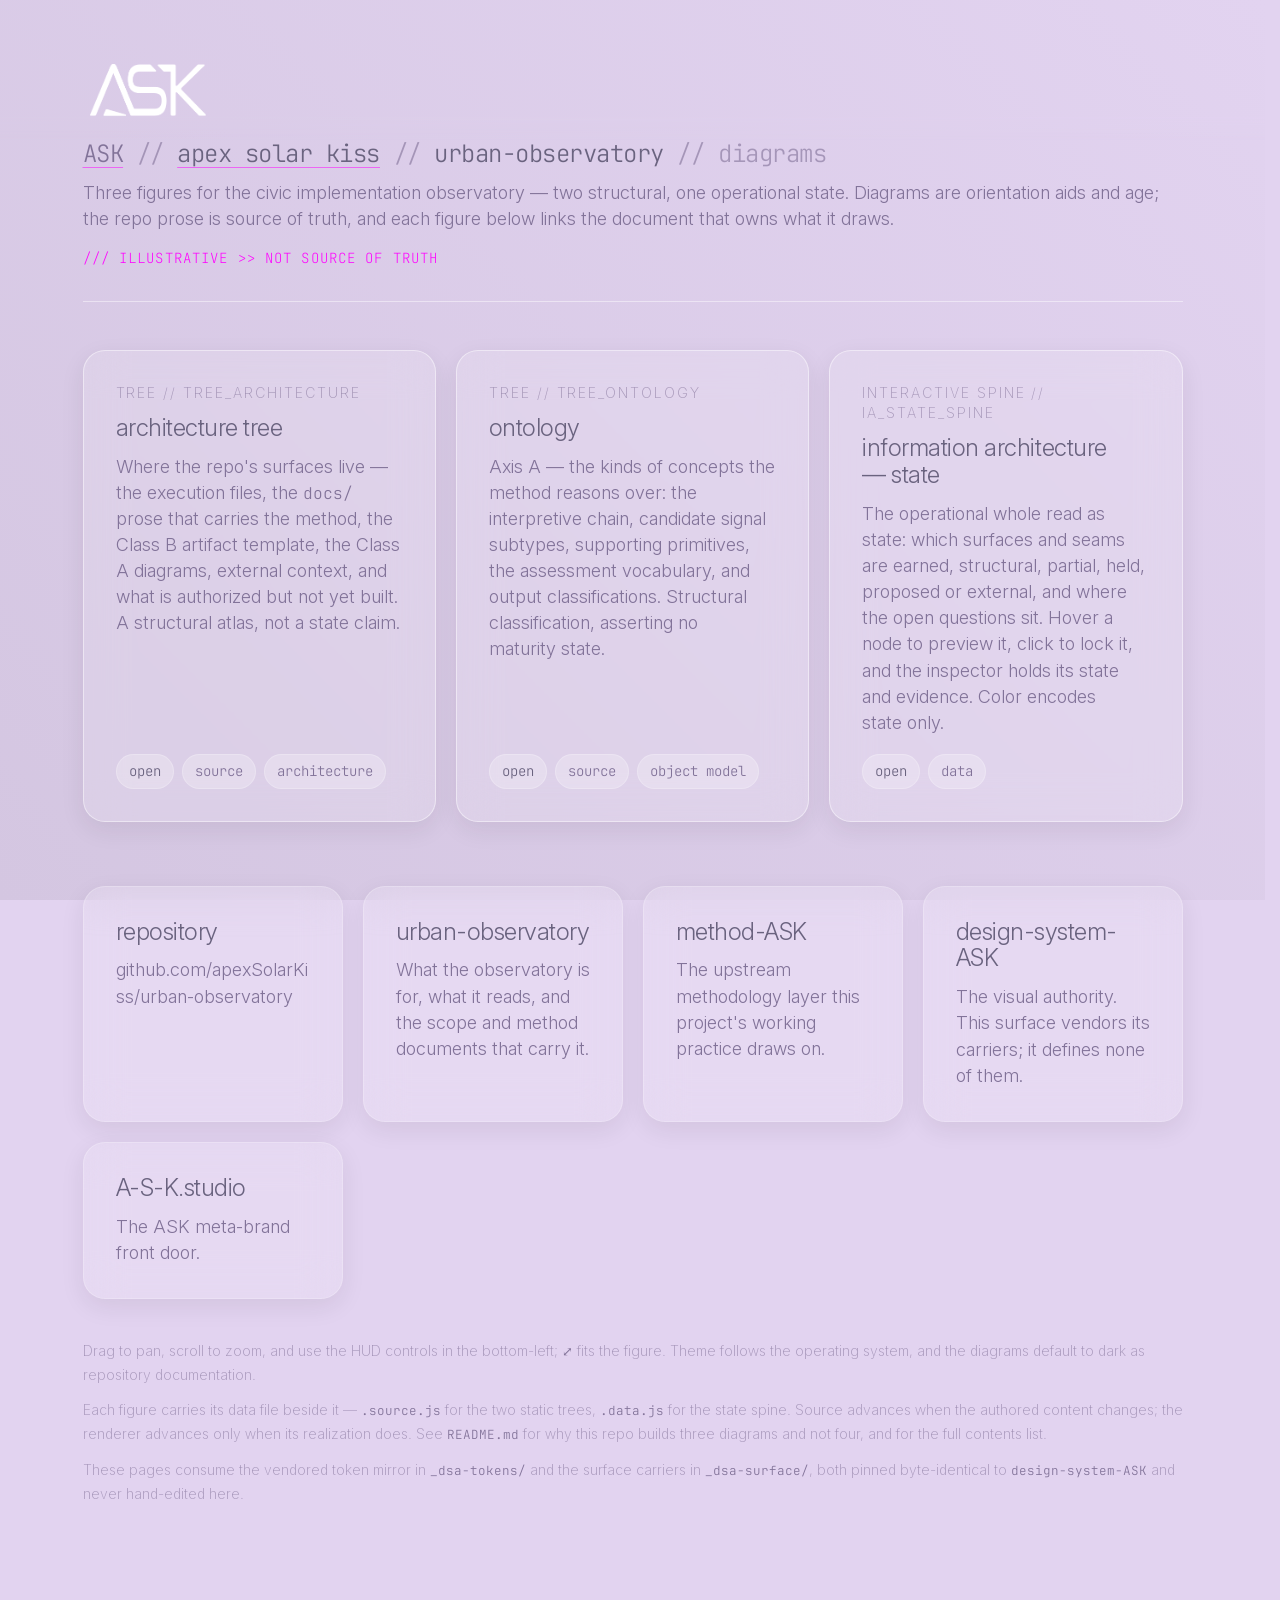
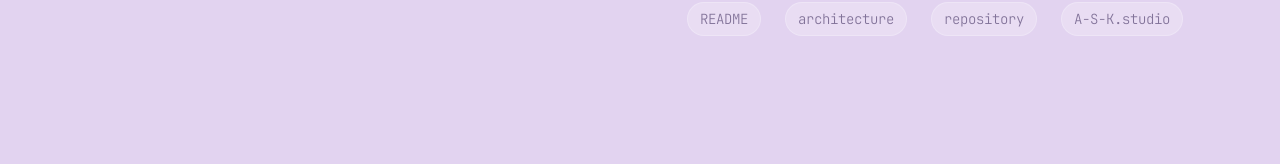
==== docs/diagrams/index.html @ 9d14bb4b "feat(surface): adopt the shell navigation, ancestry breadcrumb and footer actions Re-sync the vendor" ====
<!DOCTYPE html>
<html lang="en">
<head>
<meta charset="UTF-8">
<meta name="viewport" content="width=device-width, initial-scale=1.0">
<title>urban-observatory // diagrams</title>
<meta name="description" content="urban-observatory // the civic implementation observatory's three illustrative figures — the architecture tree, the Axis-A ontology, and the interactive information-architecture state spine.">
<meta name="color-scheme" content="light dark">
<link rel="icon" type="image/svg+xml" href="/favicon.svg">
<link rel="icon" type="image/png" sizes="32x32" href="/favicon-32.png">
<link rel="apple-touch-icon" href="/apple-touch-icon.png">
<!-- ============================================================
     DIAGRAM FRONT DOOR — urban-observatory/docs/diagrams/index.html

     A live navigation surface for the three diagram pages in this folder. It
     opens from the deployment or by double-click from a clean clone. Local
     assets and destinations inside the deployed `docs/` root resolve relative
     to this file. Repo-root owner documents outside that root, and fleet routes
     to other repos or surfaces, use canonical external locators.

     This page is URBAN-OBSERVATORY-OWNED composition over vendored
     design-system-ASK carriers. The carriers under _dsa-surface/ are pinned
     byte-identical copies and are never hand-edited here; the tokens and fonts
     resolve from the existing _dsa-tokens/ mirror this folder already carries
     for the diagrams, so no second token or font copy exists.

     TIER BOUNDARY. This page is an ASK-branded surface and carries an
     ASK-assigned Tier-3 value in the shell's mark slot. The three diagrams it
     indexes remain Tier 1 + Tier 2 only — the assignment does not propagate
     into them, does not make urban-observatory ASK-the-entity, and does not
     come from surface-shell, which ships a slot and no mark. Any future
     independent urban-observatory brand is a separate identity migration.
     See README.md.

     The diagrams are ILLUSTRATIVE, not source of truth. Repo prose is
     authoritative; each card links the document that owns what it draws, where
     a current public owner exists. The state spine is authored in its own data
     carrier and has no separate governing-prose owner, so it carries no third
     action rather than borrowing one.
     ============================================================ -->
<link rel="stylesheet" href="_dsa-tokens/colors_and_type.css">
<link rel="stylesheet" href="_dsa-surface/surface-panel.css">
<link rel="stylesheet" href="_dsa-surface/surface-action.css">
<link rel="stylesheet" href="_dsa-surface/surface-shell.css">
<style>
  :root { --gap: 20px; }
  /* Local delta only. The foundation already binds the gradient, the foreground
     ramp, the sans default and antialiasing; restating them here would also
     reset background-attachment and give this surface a different gradient
     behavior from the rest of the family. What remains is a full-height field.

     No page-wide font-family sits here. Mono is the earned exception, declared
     by the roles that hold it — the shell title, badge and footer, the compact
     actions, and code literals through the foundation — never a page default. */
  body { min-height: 100vh; }

  /* min(320px, 100%): keep the 320px track minimum wherever the content column
     can hold it, but let the track shrink to the available width on a narrow
     phone. A bare 320px minimum overflows the shell's content column at a 320px
     viewport. */
  .grid { display: grid; grid-template-columns: repeat(auto-fill, minmax(min(320px, 100%), 1fr)); gap: var(--gap); }

  /* Card chrome and column rhythm resolve from the vendored surface-panel
     contract. Only what that contract deliberately leaves to the consuming
     surface stays here. */
  .card .cls { font-size: var(--fs-caption); letter-spacing: 0.14em; text-transform: uppercase; color: var(--fg-3); }
  .card p { color: var(--fg-2); }

  /* The action ROW is this page's — where controls sit in the card, how they
     wrap, and the rhythm above them. The controls themselves are the vendored
     surface-action contract and declare their own type, geometry, paint and
     interaction. */
  .actions { display: flex; flex-wrap: wrap; gap: 8px; margin-top: auto; padding-top: 6px; }

  /* Repo-level destinations. Each has exactly one target, so each is a
     full-panel link — the panel IS the anchor and carries no control inside it.
     That is the opposite relationship from a diagram card, which is inert and
     carries its own actions, and the two must not be conflated. */
  .routes { display: grid; grid-template-columns: repeat(auto-fill, minmax(min(240px, 100%), 1fr)); gap: var(--gap); margin-top: var(--space-8); }
  .route { min-width: 0; }
  .route .name { display: block; }
  /* Two declarations the shared panel contract deliberately does NOT own: the
     supporting foreground, which each consuming surface keeps, and the URL
     break. Without the foreground these descriptions inherit
     `a.surface-panel`'s --fg-1 and collapse onto the title's level; `anywhere`
     gives the bare repository URL a break opportunity and lowers its
     min-content contribution. */
  .route .what { display: block; color: var(--fg-2); overflow-wrap: anywhere; }

  .page-note { margin: 40px 0 0; color: var(--fg-3); font-size: var(--fs-caption); line-height: 1.7;
               display: flex; flex-direction: column; gap: var(--space-3); }
  /* The foundation styles bare `p` at Body size on its own line-height and
     foreground, and an element rule outranks what a container passes down — so
     size, line-height AND color are restated as `inherit`. Without color these
     paragraphs render brighter than the code spans inside them. */
  .page-note p { margin: 0; font-size: inherit; line-height: inherit; color: inherit; }
  .page-note code { color: var(--fg-2); }
</style>
</head>
<body>
<div class="surface">

  <header class="surface-head">
    <div class="surface-head-main">
      <a class="surface-mark" href="index.html" aria-label="urban-observatory diagrams home">
        <img class="surface-mark-light" src="_dsa-surface/assets/logo-ASK-white.png" alt="" aria-hidden="true" width="2160" height="974">
        <img class="surface-mark-dark" src="_dsa-surface/assets/logo-ASK-lavender-ASK.png" alt="" aria-hidden="true" width="2160" height="974">
      </a>
      <!-- BREADCRUMB, not a plain title. The test is public ANCESTRY, not local
           rootedness: this page is the root of the diagrams family, and it still
           sits under two real, navigable public ancestors. The chain is authored
           once, visibly, and the navigation panel derives its current path from
           it — which is why no data-nav-root-* configuration appears below.
           Segments carry the human-facing name of the place they go, not a
           repository namespace, so the former `apexSolarKiss` reads `ASK` and
           `apex solar kiss`. `urban-observatory` is static: it is real structural
           context with no public page of its own, and inventing a destination to
           manufacture a link is the failure the ancestry rule guards against. -->
      <nav class="surface-breadcrumb" aria-label="Breadcrumb">
        <h1 class="surface-title"><a class="org" href="https://a-s-k.studio/">ASK</a> <span class="sep" aria-hidden="true">//</span> <a href="https://a-s-k.studio/apex-solar-kiss">apex solar kiss</a> <span class="sep" aria-hidden="true">//</span> urban-observatory <span class="sep" aria-hidden="true">//</span> <span class="page" aria-current="page">diagrams</span></h1>
      </nav>
      <p class="surface-lede">Three figures for the civic implementation observatory — two structural, one operational
        state. Diagrams are orientation aids and age; the repo prose is source of truth, and each figure below
        links the document that owns what it draws.</p>
      <span class="surface-badge">illustrative &gt;&gt; not source of truth</span>
    </div>
  </header>

  <hr class="surface-rule">

  <main class="surface-payload">

  <div class="grid">

    <div class="card surface-panel">
      <div class="cls">tree // TREE_ARCHITECTURE</div>
      <h2 class="surface-panel-title">architecture tree</h2>
      <p class="surface-panel-support">Where the repo's surfaces live — the execution files, the <code>docs/</code> prose that carries the method, the Class B artifact template, the Class A diagrams, external context, and what is authorized but not yet built. A structural atlas, not a state claim.</p>
      <div class="actions">
        <a class="surface-action" href="urban-observatory_architecture-tree.html">open</a>
        <a class="surface-action surface-action--secondary" href="urban-observatory_architecture-tree.source.js">source</a>
        <a class="surface-action surface-action--secondary" href="../architecture.md">architecture</a>
      </div>
    </div>

    <div class="card surface-panel">
      <div class="cls">tree // TREE_ONTOLOGY</div>
      <h2 class="surface-panel-title">ontology</h2>
      <p class="surface-panel-support">Axis A — the kinds of concepts the method reasons over: the interpretive chain, candidate signal subtypes, supporting primitives, the assessment vocabulary, and output classifications. Structural classification, asserting no maturity state.</p>
      <div class="actions">
        <a class="surface-action" href="urban-observatory_ontology.html">open</a>
        <a class="surface-action surface-action--secondary" href="urban-observatory_ontology.source.js">source</a>
        <a class="surface-action surface-action--secondary" href="../object-model.md">object model</a>
      </div>
    </div>

    <div class="card surface-panel">
      <div class="cls">interactive spine // IA_STATE_SPINE</div>
      <h2 class="surface-panel-title">information architecture — state</h2>
      <p class="surface-panel-support">The operational whole read as state: which surfaces and seams are earned, structural, partial, held, proposed or external, and where the open questions sit. Hover a node to preview it, click to lock it, and the inspector holds its state and evidence. Color encodes state only.</p>
      <div class="actions">
        <a class="surface-action" href="interactive/urban-observatory_ia-state-spine.html">open</a>
        <a class="surface-action surface-action--secondary" href="interactive/urban-observatory_ia-state-spine.data.js">data</a>
      </div>
    </div>

  </div>

  <div class="routes">
    <a class="route surface-panel" href="https://github.com/apexSolarKiss/urban-observatory" target="_blank" rel="noopener">
      <span class="name surface-panel-title">repository</span>
      <span class="what surface-panel-support">github.com/apexSolarKiss/urban-observatory</span>
    </a>
    <a class="route surface-panel" href="https://github.com/apexSolarKiss/urban-observatory/blob/main/README.md" target="_blank" rel="noopener">
      <span class="name surface-panel-title">urban-observatory</span>
      <span class="what surface-panel-support">What the observatory is for, what it reads, and the scope and method documents that carry it.</span>
    </a>
    <a class="route surface-panel" href="https://github.com/apexSolarKiss/method-ASK" target="_blank" rel="noopener">
      <span class="name surface-panel-title">method-ASK</span>
      <span class="what surface-panel-support">The upstream methodology layer this project's working practice draws on.</span>
    </a>
    <a class="route surface-panel" href="https://github.com/apexSolarKiss/design-system-ASK" target="_blank" rel="noopener">
      <span class="name surface-panel-title">design-system-ASK</span>
      <span class="what surface-panel-support">The visual authority. This surface vendors its carriers; it defines none of them.</span>
    </a>
    <a class="route surface-panel" href="https://a-s-k.studio/" target="_blank" rel="noopener">
      <span class="name surface-panel-title">A-S-K.studio</span>
      <span class="what surface-panel-support">The ASK meta-brand front door.</span>
    </a>
  </div>

  <div class="page-note">
    <p>Drag to pan, scroll to zoom, and use the HUD controls in the bottom-left; <code>⤢</code> fits the figure. Theme follows the operating system, and the diagrams default to dark as repository documentation.</p>
    <p>Each figure carries its data file beside it — <code>.source.js</code> for the two static trees, <code>.data.js</code> for the state spine. Source advances when the authored content changes; the renderer advances only when its realization does. See <code>README.md</code> for why this repo builds three diagrams and not four, and for the full contents list.</p>
    <p>These pages consume the vendored token mirror in <code>_dsa-tokens/</code> and the surface carriers in <code>_dsa-surface/</code>, both pinned byte-identical to <code>design-system-ASK</code> and never hand-edited here.</p>
  </div>

  </main>

  <!-- Terminal destinations, as compact actions. They remain anchors: three of
       these leave the origin entirely, and a button would keep the look while
       losing the destination. The shell owns the row; surface-action.css owns
       their presentation and interaction. -->
  <footer class="surface-footer">
    <a class="surface-action surface-action--secondary" href="README.md">README</a>
    <a class="surface-action surface-action--secondary" href="../architecture.md">architecture</a>
    <a class="surface-action surface-action--secondary" href="https://github.com/apexSolarKiss/urban-observatory" target="_blank" rel="noopener">repository</a>
    <a class="surface-action surface-action--secondary" href="https://a-s-k.studio/" target="_blank" rel="noopener">A-S-K.studio</a>
  </footer>

  <!-- Responsive navigation. The identity mark discloses the panel; the runtime
       upgrades that one authored anchor in place and derives the mobile seated
       placement from it, so there is no second mark to drift.

       PARENT FORM. This surface IS the diagrams front door, so its local
       destinations are its CHILDREN rather than its siblings: the placeholder
       carries a nested list. The current label and its aria-current are authored
       once, in the visible breadcrumb above — `data-surface-nav-current` is an
       inert position marker the runtime fills. `diagrams` is deliberately not
       repeated as an "overview" child, because two rows reaching one destination
       is the defect this IA removes. -->
  <template class="surface-nav-source">
    <ul class="surface-nav-local">
      <li data-surface-nav-current>
        <ul>
          <li><a href="urban-observatory_architecture-tree.html">architecture tree</a></li>
          <li><a href="urban-observatory_ontology.html">ontology</a></li>
          <li><a href="interactive/urban-observatory_ia-state-spine.html">information architecture — state</a></li>
        </ul>
      </li>
    </ul>
    <p class="surface-nav-utilities">
      <a class="surface-action surface-action--secondary" href="https://github.com/apexSolarKiss/urban-observatory" target="_blank" rel="noopener">repository</a>
    </p>
  </template>

</div>

<script src="_dsa-surface/surface-shell.js"></script>
</body>
</html>
---- docs/diagrams/_dsa-tokens/colors_and_type.css ----
/* =========================================================================
   ASK Design System — Foundational tokens

   Source of truth: ASK's canonical `visual-identity-system.md`.
   This file is a downstream implementation of that spec. When the two
   disagree, the canonical file wins.

   Type: Inter for interface + display; JetBrains Mono for code, technical
   and tabular data. Contrast is weight, not size.
   Color: two diagonal gradients, a core identity set, with sanctioned surface,
   UI accents (2) and emphasis accents (3, sparing).
   ========================================================================= */

/* =========================================================================
   Tier model (internal organization)

   Tokens below are organized into three internally-demarcated zones so
   future ASK-family instances can extract cleanly:

     TIER 1 — Foundation (identity-free, reusable)
       spacing, type scale, motion, radii, semantic role tokens, the
       light/dark gradient mechanism. Reusable beyond ASK; no identity bound.

     TIER 2 — ASK design language (family DNA, inheritable)
       palette values, lavender-ASK (#D4C6E1) named color, the two specific
       45deg gradient stops, Inter + JetBrains Mono type choices. Inheritable
       by ASK-family child instances. The --ask-* variable prefix is the
       canonical implementation namespace for these Tier 2 tokens; it travels
       with Tier 2 by reference and does not itself create Tier 3 identity.

     TIER 3 — ASK instance identity (NOT inherited by children)
       ASK's Tier 3 consists of the ASK name and logo-ASK wordmark
       (in assets/, not this file). The file header above identifies the
       owner carrier for provenance; it is not child-instance identity.
       Child ASK-family instances supply their own Tier 3.

   Section comments below mark which tier each block belongs to. Do not fuse
   Tier 2 values into Tier 1 primitives or bleed Tier 3 into Tier 2.
   ========================================================================= */

/* ==== TIER 2 — Type choices (Inter, JetBrains Mono) ==== */

@font-face {
  font-family: 'Inter';
  src: url('fonts/InterVariable.woff2') format('woff2-variations'),
       url('fonts/InterVariable.woff2') format('woff2');
  font-weight: 100 900;
  font-style: normal;
  font-display: swap;
}
@font-face {
  font-family: 'Inter';
  src: url('fonts/InterVariable-Italic.woff2') format('woff2-variations'),
       url('fonts/InterVariable-Italic.woff2') format('woff2');
  font-weight: 100 900;
  font-style: italic;
  font-display: swap;
}
@font-face {
  font-family: 'JetBrains Mono';
  src: url('fonts/JetBrainsMono.woff2') format('woff2-variations'),
       url('fonts/JetBrainsMono.woff2') format('woff2');
  font-weight: 100 800;
  font-style: normal;
  font-display: swap;
}
@font-face {
  font-family: 'JetBrains Mono';
  src: url('fonts/JetBrainsMono-Italic.woff2') format('woff2-variations'),
       url('fonts/JetBrainsMono-Italic.woff2') format('woff2');
  font-weight: 100 800;
  font-style: italic;
  font-display: swap;
}

:root {
  /* ==== TIER 2 — ASK design language (palette values + named lavender-ASK) ==== */
  /* ---------- Core set — backgrounds, wordmark, dark-mode text ---------- */
  --ask-white:          #FFFFFF;   /* light-mode WORDMARK (brand mark) — not body text */
  --ask-lavender-light: #E2D3F0;   /* light gradient, top-right; also the light browser / under-page edge */
  --ask-lavender-dark:  #D4C6E1;   /* lavender-ASK — light gradient bottom-left + dark-mode text */
  --ask-ink-light:      #201D26;   /* dark gradient, bottom-left */
  --ask-ink-dark:       #0A090C;   /* dark gradient, top-right */

  /* Named alias: #D4C6E1 is canonically "lavender-ASK". The --ask-lavender-dark
     CSS variable name is retained for backwards compatibility; --ask-lavender-ask
     is the canonical alias going forward. Both resolve to the same hex. */
  --ask-lavender-ask:   #D4C6E1;

  /* ---------- Foreground value (Tier-1 --fg-1 references this; role value, not a brand-named color) ---------- */
  --ask-fg-light:       #6A637F;   /* default light-mode foreground — the approved dark purple (A-S-K.studio, diagrams, artifact templates) */

  /* ---------- Surface (card / container fill) ---------- */
  --ask-surface:        #BFB3D4;
  --ask-surface-hover:  #C9BCDE;

  /* ---------- UI accents (muted, secondary use) ---------- */
  --ask-ui-accent-1:    #8B79A2;   /* muted plum */
  --ask-ui-accent-2:    #AE87C2;   /* lavender-mid */

  /* ---------- Emphasis accents (sparing — three only) ---------- */
  --ask-emphasis-magenta: #FF00FF;
  --ask-emphasis-violet:  #AA40FF;
  --ask-emphasis-cyan:    #00BEFF;

  /* ==== TIER 1 — Foundation (semantic role tokens; gradient mechanism uses Tier 2 values) ==== */
  /* ---------- Semantic — Light mode (default) ---------- */
  --bg-from: var(--ask-lavender-dark);                /* bottom-left */
  --bg-to:   var(--ask-lavender-light);               /* top-right */
  --bg-gradient: linear-gradient(45deg, var(--bg-from) 0%, var(--bg-to) 100%);

  --fg-1: var(--ask-fg-light);                        /* default light-mode foreground — the approved dark purple #6A637F */
  --fg-2: #827399;                                    /* secondary text */
  --fg-3: rgba(130, 115, 153, 0.62);                  /* tertiary / hint */
  --fg-on-card: var(--fg-high-contrast);              /* fixed high-contrast foreground for the FIXED --surface-solid fill. Theme-invariant on purpose: --surface-solid does not flip, so a foreground that did would fail against it in one mode */
  --fg-high-contrast: var(--ask-ink-light);           /* OPT-IN high-contrast role (#201D26). It never rebinds the general gradient-surface foreground roles — --fg-1/-2/-3 stay as approved — is never the default foreground, and is never selected by font size. A bounded element or region may opt in only once registered: approved uses are listed in README.md under "High-contrast foreground — registered uses", and a new one requires measured need, explicit ASK authorization, and registration there before merge */

  --line-1: rgba(255, 255, 255, 0.45);                /* hairline divider */
  --line-2: rgba(255, 255, 255, 0.22);                /* fainter rule */
  --line-inverse: rgba(32, 29, 38, 0.16);

  --surface-glass:   rgba(255, 255, 255, 0.14);       /* frosted card */
  --surface-glass-2: rgba(255, 255, 255, 0.24);       /* frosted card, lifted */
  --surface-solid:   var(--ask-surface);
  --surface-hover:   var(--ask-surface-hover);

  --shadow-sm: 0 1px 2px rgba(32, 29, 38, 0.06);
  --shadow-md: 0 8px 24px rgba(32, 29, 38, 0.08);
  --shadow-lg: 0 24px 60px rgba(32, 29, 38, 0.12);
  --shadow-glow: 0 0 0 1px rgba(255,255,255,0.35), 0 8px 32px rgba(139,121,162,0.18);

  /* ==== TIER 2 — Type choices (font families) ==== */
  /* ---------- Type ---------- */
  --font-sans: 'Inter', ui-sans-serif, system-ui, -apple-system, 'Segoe UI', Roboto, sans-serif;
  --font-mono: 'JetBrains Mono', ui-monospace, 'SF Mono', Menlo, monospace;

  /* ==== TIER 1 — Foundation (type scale, spacing, radii, motion) ==== */
  /* Canonical scale: contrast is weight, not size. */
  --fs-display: 96px;       /* hero only */
  --fs-h1: 48px;
  --fs-h2: 36px;
  --fs-h3: 28px;
  --fs-body: 24px;
  --fs-small: 18px;
  --fs-caption: 14px;

  --fw-extralight: 200;
  --fw-light: 300;
  --fw-regular: 400;
  --fw-medium: 500;
  --fw-semibold: 600;

  --lh-display: 1.02;
  --lh-heading: 1.12;
  --lh-body: 1.45;
  --lh-tight: 1.2;

  --tracking-tight: -0.02em;
  --tracking-normal: 0;
  --tracking-wide: 0.08em;
  --tracking-display: -0.035em;

  /* ---------- Spacing (4-px base) ---------- */
  --space-0: 0;
  --space-1: 4px;
  --space-2: 8px;
  --space-3: 12px;
  --space-4: 16px;
  --space-5: 24px;
  --space-6: 32px;
  --space-7: 48px;
  --space-8: 64px;
  --space-9: 96px;
  --space-10: 128px;

  /* ---------- Radii ---------- */
  --radius-xs: 4px;
  --radius-sm: 8px;
  --radius-md: 14px;
  --radius-lg: 22px;
  --radius-xl: 32px;
  --radius-pill: 999px;

  /* ---------- Motion ---------- */
  --ease-out: cubic-bezier(0.22, 1, 0.36, 1);
  --ease-in-out: cubic-bezier(0.65, 0, 0.35, 1);
  --dur-1: 120ms;
  --dur-2: 220ms;
  --dur-3: 420ms;
  --dur-4: 720ms;
}

/* ==== TIER 1 — Foundation (dark-mode mechanism; references Tier 2 values) ==== */
/* ---------- Dark mode ---------- */
:root[data-theme="dark"],
.theme-dark {
  --bg-from: var(--ask-ink-light);                    /* bottom-left */
  --bg-to:   var(--ask-ink-dark);                     /* top-right */
  --bg-gradient: linear-gradient(45deg, var(--bg-from) 0%, var(--bg-to) 100%);

  --fg-1: var(--ask-lavender-dark);
  --fg-2: rgba(212, 198, 225, 0.72);
  --fg-3: rgba(212, 198, 225, 0.48);

  --line-1: rgba(212, 198, 225, 0.22);
  --line-2: rgba(212, 198, 225, 0.10);
  --line-inverse: rgba(212, 198, 225, 0.16);

  --surface-glass:   rgba(212, 198, 225, 0.06);
  --surface-glass-2: rgba(212, 198, 225, 0.10);

  --shadow-sm: 0 1px 2px rgba(0, 0, 0, 0.4);
  --shadow-md: 0 8px 24px rgba(0, 0, 0, 0.45);
  --shadow-lg: 0 24px 60px rgba(0, 0, 0, 0.55);
  --shadow-glow: 0 0 0 1px rgba(212,198,225,0.18), 0 8px 32px rgba(0,0,0,0.6);
}

/* ==== TIER 1 — Foundation (auto dark-mode bridge: OS preference under no-explicit-theme guard; mirrors explicit dark-mode values) ==== */
/* ---------- Dark mode — auto (OS preference) ---------- */
@media (prefers-color-scheme: dark) {
  :root:not([data-theme="light"]):not([data-theme="dark"]) {
    --bg-from: var(--ask-ink-light);                    /* bottom-left */
    --bg-to:   var(--ask-ink-dark);                     /* top-right */
    --bg-gradient: linear-gradient(45deg, var(--bg-from) 0%, var(--bg-to) 100%);

    --fg-1: var(--ask-lavender-dark);
    --fg-2: rgba(212, 198, 225, 0.72);
    --fg-3: rgba(212, 198, 225, 0.48);

    --line-1: rgba(212, 198, 225, 0.22);
    --line-2: rgba(212, 198, 225, 0.10);
    --line-inverse: rgba(212, 198, 225, 0.16);

    --surface-glass:   rgba(212, 198, 225, 0.06);
    --surface-glass-2: rgba(212, 198, 225, 0.10);

    --shadow-sm: 0 1px 2px rgba(0, 0, 0, 0.4);
    --shadow-md: 0 8px 24px rgba(0, 0, 0, 0.45);
    --shadow-lg: 0 24px 60px rgba(0, 0, 0, 0.55);
    --shadow-glow: 0 0 0 1px rgba(212,198,225,0.18), 0 8px 32px rgba(0,0,0,0.6);
  }
}

/* ==== TIER 1 — Foundation (base resets, semantic typography, utilities; references Tier 2 type + role tokens) ==== */
/* =========================================================================
   Base resets + semantic typography
   ========================================================================= */
/* ---------- Browser / under-page edge — ROOT-ONLY ----------
   The browser derives its under-page area (the over-scroll pocket above and
   below the document) from a SOLID background colour, and its scrollbar and
   form-control rendering from `color-scheme`. Both are page-wide, so both are
   owned by the ROOT and nowhere else.

   `--bg-edge` is the Tier-1 semantic role; it binds the existing palette values
   and creates none. The base reset below paints it on `html` UNDER the gradient,
   so nothing on the page changes visually — the gradient still covers the
   viewport, and the solid only shows where the browser reaches past the document.

   Root-scoped on purpose. The general dark-mode blocks above deliberately also
   match a DESCENDANT `.theme-dark`, which is correct for local subtree theming
   but cannot be correct here: custom properties inherit downward, so a
   `.theme-dark` on `body` would resolve dark for the subtree while `html` — the
   element that actually owns the canvas — kept the light edge, giving dark
   content inside the root-owned browser edge. These selectors therefore match the root
   only, and a descendant `.theme-dark` deliberately leaves the canvas alone. */
:root {
  --bg-edge: var(--ask-lavender-light);
  color-scheme: light;
}
:root[data-theme="dark"],
:root.theme-dark {
  --bg-edge: var(--ask-ink-dark);
  color-scheme: dark;
}
@media (prefers-color-scheme: dark) {
  :root:not([data-theme="light"]):not([data-theme="dark"]):not(.theme-dark) {
    --bg-edge: var(--ask-ink-dark);
    color-scheme: dark;
  }
}

html, body {
  margin: 0;
  /* LONGHAND, deliberately. The `background` shorthand resets background-color to
     transparent, which is what left the canvas with no solid layer to derive the
     edge from. Written as longhands so a later edit cannot silently undo it. */
  background-image: var(--bg-gradient);
  background-attachment: fixed;
  color: var(--fg-1);
  font-family: var(--font-sans);
  font-size: var(--fs-body);
  font-weight: var(--fw-extralight);
  line-height: var(--lh-body);
  letter-spacing: var(--tracking-normal);
  -webkit-font-smoothing: antialiased;
  text-rendering: optimizeLegibility;
}
/* The root carries the solid edge; the body stays transparent so the root's
   background is what propagates to the canvas. */
html { background-color: var(--bg-edge); }
body { background-color: transparent; }

h1, .h1 {
  font-family: var(--font-sans);
  font-size: var(--fs-h1);
  font-weight: var(--fw-regular);
  line-height: var(--lh-heading);
  letter-spacing: var(--tracking-tight);
  margin: 0 0 var(--space-5) 0;
  color: var(--fg-1);
  text-wrap: pretty;
}

h2, .h2 {
  font-family: var(--font-sans);
  font-size: var(--fs-h2);
  font-weight: var(--fw-regular);
  line-height: var(--lh-heading);
  letter-spacing: var(--tracking-tight);
  margin: 0 0 var(--space-4) 0;
  color: var(--fg-1);
  text-wrap: pretty;
}

h3, .h3 {
  font-family: var(--font-sans);
  font-size: var(--fs-h3);
  font-weight: var(--fw-light);
  line-height: var(--lh-tight);
  letter-spacing: var(--tracking-tight);
  margin: 0 0 var(--space-3) 0;
  color: var(--fg-1);
}

p, .body {
  font-size: var(--fs-body);
  font-weight: var(--fw-extralight);
  line-height: var(--lh-body);
  margin: 0 0 var(--space-4) 0;
  color: var(--fg-1);
  text-wrap: pretty;
}

.small  { font-size: var(--fs-small); font-weight: var(--fw-light); }
.caption{ font-size: var(--fs-caption); font-weight: var(--fw-regular); letter-spacing: var(--tracking-wide); text-transform: uppercase; color: var(--fg-2); }

.display {
  font-size: var(--fs-display);
  font-weight: var(--fw-extralight);
  line-height: var(--lh-display);
  letter-spacing: var(--tracking-display);
}

a {
  color: inherit;
  text-decoration: none;
  border-bottom: 1px solid var(--line-1);
  transition: border-color var(--dur-2) var(--ease-out), opacity var(--dur-2) var(--ease-out);
}
a:hover { border-bottom-color: currentColor; opacity: 0.92; }

/* Mono is for code, technical and tabular data only. */
code, kbd, pre, samp, .mono, [data-mono] {
  font-family: var(--font-mono);
  font-size: 0.9em;
  font-weight: var(--fw-light);
}

.tabular {
  font-family: var(--font-mono);
  font-variant-numeric: tabular-nums;
}

/* ==== TIER 2 — ASK design language (gradient utility classes carry the canonical 45deg stops) ==== */
/* =========================================================================
   Utility — backgrounds
   ========================================================================= */
.bg-ask-light { background: linear-gradient(45deg, #D4C6E1 0%, #E2D3F0 100%); color: var(--fg-1); }
.bg-ask-dark  { background: linear-gradient(45deg, #201D26 0%, #0A090C 100%); color: #D4C6E1; }
---- docs/diagrams/_dsa-surface/surface-panel.css ----
/* =========================================================================
   surface-panel — shared visual contract for live content panels.

   An OPT-IN LIVE-SURFACE VISUAL RULE under Foundations. It is not an artifact
   scaffold, not a surface pattern, not a component, and it is deliberately
   none of those: it owns PRESENTATION ONLY, and it owns no markup and no
   semantics. There is no template here, no required element, and no generated
   preview — a consuming surface writes its own markup and applies these
   classes to it.

   That boundary is the whole point. Two semantic forms share this appearance
   while sharing neither structure nor behavior:

     full-panel link    the panel element IS a native <a>; the whole panel is
                        the hit target and it contains no other link
     inert + internal   the panel is an <article> or <div> and carries its own
       links            links inside it — nav, chips, or action rows

   A component or a shared markup partial would have to either permit a link
   nested inside a link — invalid, and an accessibility defect — or flatten a
   difference that is real. A stylesheet does neither. It also means adopting
   this costs a consumer nothing structurally: add the classes, delete the
   local re-derivation.

   What it does NOT own, on purpose:

     support-copy foreground   each consuming surface owns its own; this
                               module sets none.
     interaction on inert      an <article> or <div> panel gets no hover, no
       panels                  press, and no pointer affordance from here. Only
                               a.surface-panel is given the repo's interaction
                               contract, because only it is actually pressable.
     layout of the payload     a consumer's own actions, chips, metadata rows,
                               and grids stay the consumer's.

   It introduces no token or new palette value. Geometry and the
   README-specified focus glow retain raw literals where no role token exists —
   the 20px blur and the focus ring's 1px / 4px translucent white are both
   established values with no token to resolve through. Every text size
   resolves through the foundation scale, and reusable colors resolve through
   existing roles. An unruled raw color or raw text size here is a defect.

   Scope: live content panels carrying a primary title, supporting copy, and
   optionally metadata and actions. Shared rectangularity is not shared
   semantics — token specimens, diagram nodes, artifact-scaffold cards, chips,
   badges, lightboxes, and image cards are NOT this population and must not be
   conformed to it.
   ========================================================================= */

/* The panel. A column, always: the support line sits BELOW its title rather
   than beside it, which is what makes a title-plus-support pair read the same
   way on every surface that adopts this. min-width: 0 is load-bearing beside
   any flex or grid parent — without it a long unbreakable string sets the
   panel's minimum size and pushes the row wider than its container. */
.surface-panel {
  display: flex;
  flex-direction: column;
  align-items: flex-start;
  gap: var(--space-3);
  min-width: 0;

  background: var(--surface-glass);
  backdrop-filter: blur(20px);
  -webkit-backdrop-filter: blur(20px);
  border: 1px solid var(--line-1);
  border-radius: var(--radius-lg);
  padding: var(--space-6);
  box-shadow: var(--shadow-md);
}

/* The panel primary label — Inter, sharing the primary-label object's size,
   weight and tracking with surface-shell's structural title. LEADING is shared
   with the shell's title forms on size, weight and tracking — but NOT on
   leading. Both .surface-title forms take 1.16, a metric the shell owns and
   earned from a wrapping, underlined locator; this label keeps --lh-heading
   (1.12) because it is a single line and has no such condition. The shell's
   older breadcrumb-only 1.35 is retired and is not what this refers to.

   The FAMILY is where the two part, and it is owned by the SELECTOR, allocated
   per role: `.surface-panel-title` is Inter, the foundation's default interface
   and display family; `.surface-title` is the mono structural locator, in both
   of the shell's title forms.
   `.surface-action` is a third role and a separate mono exception — not this
   one.

   The allocation holds regardless of what a panel label says. A panel title
   may name something technical or structural, and may contain `//` or any
   other terminalcore grammar, and it stays Inter, because the selector owns
   the role. Nothing here licenses reading a payload string to pick a family.
   Size, weight and tracking are shared across this label and both shell-title
   forms; leading is not, and that difference is deliberate. Those shared
   declarations are what still make a primary label read as one object across
   surfaces.

   Do not conform either implementation to the other. */
.surface-panel-title {
  margin: 0;
  font-family: var(--font-sans);
  font-size: var(--fs-body);
  font-weight: var(--fw-light);
  line-height: var(--lh-heading);
  letter-spacing: var(--tracking-tight);
}

/* Supporting copy, on the foundation's Small supporting-text role. The pair
   separates on SIZE — 24 against 18 — not on weight. Foreground is the
   consuming surface's, deliberately. */
.surface-panel-support {
  margin: 0;
  font-family: var(--font-sans);
  font-size: var(--fs-small);
  font-weight: var(--fw-light);
  line-height: var(--lh-body);
  letter-spacing: var(--tracking-normal);
}

/* A panel that is ITSELF a link. Only this form gets interaction, and it takes
   the repo README's hover/press/focus contract verbatim so every consumer
   inherits it rather than re-deriving it. Hover spends both approved limbs: the
   opacity drop, plus the border resolving to the panel's OWN GOVERNED
   FOREGROUND — the same hover mechanism a compact action uses, and the same one
   the foundation's generic anchor already uses on its border-bottom.

   It previously brightened --line-2 to --line-1, two strengths of one
   translucent value. That is a real change and it read as almost none: on the
   light gradient a faint white line brightening slightly, under a simultaneous
   opacity drop, is a response a reader can look straight past. Resolving to
   currentColor is what makes the panel answer at the scale it occupies.

   SAME MECHANISM IS NOT THE SAME COLOR. currentColor here is --fg-1, the
   panel's own governed foreground, while a --secondary compact action resolves
   to --fg-2. The panel's hover border is therefore stronger than a secondary
   button's, which is correct: one mechanism, two role priorities. Demoting the
   panel to the quieter foreground to match a button pixel-for-pixel would be
   matching the wrong thing.

   An inert panel gets none of this. A panel containing its own links is inert
   HERE and its links carry their own affordances; nesting a link inside a
   link is invalid, so this rule and that arrangement are mutually exclusive by
   construction. */
a.surface-panel {
  text-decoration: none;
  color: var(--fg-1);
  /* NO `border-bottom: none` here. The foundation underlines anchors, but that
     rule is element-level (0,0,1) and `.surface-panel`'s border shorthand is a
     class (0,1,0), so the underline is already overridden — while a
     `border-bottom: none` at (0,1,1) would outrank the shorthand and leave the
     panel with three sides. Measured before this was removed: bottom width 0. */
  border-color: var(--line-2);
  transition:
    border-color var(--dur-2) var(--ease-out),
    opacity var(--dur-2) var(--ease-out),
    transform var(--dur-1) var(--ease-out),
    box-shadow var(--dur-2) var(--ease-out);
}
a.surface-panel:hover { opacity: 0.92; border-color: currentColor; }
a.surface-panel:active { transform: scale(0.97); }
a.surface-panel:focus-visible {
  outline: none;
  box-shadow: 0 0 0 1px var(--ask-white), 0 0 0 4px rgba(255, 255, 255, 0.25);
}
---- docs/diagrams/_dsa-surface/surface-action.css ----
/* ============================================================
   surface-action.css — the shared compact-action visual contract

   An OPT-IN live-surface visual rule under Foundations, and the sibling of
   surface-panel.css on the action axis. That module owns the container a
   surface presents; this one owns the compact control a surface offers.

   It exists because recurring compact controls had diverged in local geometry
   and typography — the same object reached independently on each surface, each
   version defensible where it stood. That is precisely why the grammar belongs
   above all of them rather than inside any one.

   Presentation and interaction only. It owns no markup, no semantics, no
   destination, and no row layout, and it ships no template, catalog card, or
   generated preview.

   WHAT IT DOES NOT OWN, deliberately:

     element type      <a> or <button> — the consumer decides whether the
                       control navigates or acts, and the contract styles
                       either without changing what it is
     destination/copy  the consumer's
     row layout        placement, gap, and vertical rhythm stay with the
                       consuming card or band. Action rows legitimately differ
                       between surfaces, and those differences do not alter the
                       control contract — so no shared row class ships here.
                       The module owns the controls, never the composition
                       around them.
     placement         inside a panel, outside one, several, one, or none

   NOT for: full-panel links (a.surface-panel owns those), ordinary inline
   text links (surface-text-link.css owns those), theme or mode selectors,
   lightbox and gallery-overlay triggers, status notes, badges, or
   non-interactive labels. Being rectangular and
   clickable is not the same role.

   WHY THESE VALUES. The contract uses existing role tokens wherever the system
   already owns a role: type, spacing, radius, surface, foreground, border
   color, and motion timing/easing. It introduces no token and no palette role.

   Established interaction literals retain their existing raw values where no
   role token exists: the 1px border, the 1px/4px focus geometry, the 0.92
   hover opacity, the 0.97 press scale, and the README-specified
   translucent-white focus halo. Those are the family's existing interaction
   contract, not ad-hoc measurements — do not invent tokens for them here, and
   do not alter the interaction treatment to make them look tokenized.

   Caption-sized mono at 300 keeps the control quieter than the primary label
   it usually sits beneath, without becoming prose. It is Caption-SIZED, not
   the Caption role: Caption is uppercase, widely tracked and heavier, and it
   labels; this is sentence-cased on zero tracking, and it is clicked.

   Five properties a consumer could otherwise decide are DECLARED here. Four of
   them inherit, so a host surface can set them far above the control; the
   fifth is a box model the two permitted element types do not share. All would
   otherwise make the same control render differently per surface:

     text-transform none. An ancestor that uppercases a region would uppercase
                    the control with it, and a compact action is sentence-cased
                    — that is one of the two things separating it from the
                    Caption role it shares a size with.
     text-align     center. A single-line label is centered by the flex box
                    regardless, but `justify-content` centers the flex ITEM,
                    not the lines of text inside it. The moment a label wraps —
                    which this contract deliberately permits — an anchor
                    inherits the host's alignment while a button keeps its
                    user-agent centering, and the two semantic forms visibly
                    diverge on the exact case the contract exists to allow.

     line-height    --lh-tight. Line-height inherits, so an undeclared control
                    takes whatever the host sets — 1.45 on a body-copy surface,
                    something else on a mono surface — and the same pill would
                    stand at a different height on each. A compact control's
                    height must not be a property of the page it lands on.
     white-space    normal. A long label wraps WITHIN the control in a narrow
                    layout rather than forcing overflow, and the control stays
                    whole inside a wrapping row. Canonical `nowrap` was
                    rejected on measurement rather than taste: a compact label
                    long enough to exceed its container is a real case, and
                    `nowrap` resolves it by pushing past the container edge.
     box-sizing     border-box. A consumer may give a control an explicit
                    width, and an anchor and a button do not resolve one the
                    same way by default — the same declared width would yield
                    two different outer widths. Since the contract promises
                    that both element types are interchangeable, it has to own
                    the box model that promise depends on.

   Hover, press and focus are one contract, inherited by every consumer, and
   they live here rather than on any consuming surface. Press is scale(0.97);
   focus is the white glow rather than the browser default.

   HOVER RESOLVES THE BORDER TO `currentColor`, and that is deliberate. A
   compact control is small, and its rest border is --line-2 — the faintest
   line the system has. A hover that only brightened it to --line-1, still
   translucent, is barely perceptible at this scale. Resolving to the control's
   OWN governed foreground makes the outline legible: primary follows --fg-1,
   the --secondary variant follows --fg-2, and a consumer that recolors a
   control for its context gets a matching hover border for free.

   This ALIGNS compact actions with the foundation's generic-anchor treatment,
   which already hovers to `border-bottom-color: currentColor`. THREE GOVERNED
   POPULATIONS now share that hover mechanism — generic anchors, compact
   actions, and FULL-PANEL LINKS (a.surface-panel) — while keeping different
   ANATOMY and different foreground priority:

     generic anchor      a text-edge border, resolving to its inherited color
     compact action      the complete pill border, --fg-1 or --fg-2 on
                         --secondary
     full-panel link     the complete panel border, --fg-1

   Sharing the mechanism is not sharing the paint, and it is not a claim about
   every bordered thing that might later become interactive. It names these
   three and no others.

   The remaining roles are governed elsewhere and are NOT conformed to this
   rule: WRAPPING BREADCRUMB LINKS (.surface-title a) and the navigation
   panel's hierarchy rows take the shell's magenta underline; ORDINARY INLINE
   TEXT LINKS, excluded below, have their own owner — surface-text-link.css;
   and the IDENTITY MARK changes opacity only, leaving its border alone.

   THE SHELL FOOTER IS NOT AMONG THEM ANY MORE. It used to carry its own unboxed
   terminal-link treatment; a footer destination is now a compact action, so it
   is governed BY this rule rather than excluded from it. Nothing here changed
   to accommodate it — the row is the shell's, the item is this module's, and
   the split is the same one that already separates a gallery card's action row
   from the control inside it. A footer destination stays an <a>: the shaped
   geometry is what this module supplies, and it supplies it identically to an
   anchor that navigates and a button that acts.

   State it accurately: in light mode this visibly moves the border from a
   translucent white to the foreground purple. That IS a color transition. What
   the repo README forbids is introducing an ARBITRARY new hue, and this
   introduces none — the border becomes a color the control is already
   painted in.

   The foundation underlines anchors, so text-decoration is held off at rest
   and on hover — a compact control reads as a control, not as running text.

   Requires colors_and_type.css. Layers on top of it and rebinds no token.
   ============================================================ */

.surface-action {
  display: inline-flex;
  align-items: center;
  justify-content: center;
  box-sizing: border-box;

  font-family: var(--font-mono);
  font-size: var(--fs-caption);
  font-weight: var(--fw-light);
  line-height: var(--lh-tight);
  letter-spacing: var(--tracking-normal);
  white-space: normal;
  text-decoration: none;
  text-transform: none;
  text-align: center;

  padding: var(--space-2) var(--space-3);
  border: 1px solid var(--line-2);
  border-radius: var(--radius-pill);
  background: var(--surface-glass-2);
  color: var(--fg-1);

  cursor: pointer;
  transition:
    border-color var(--dur-2) var(--ease-out),
    opacity var(--dur-2) var(--ease-out),
    transform var(--dur-1) var(--ease-out),
    box-shadow var(--dur-2) var(--ease-out);
}

/* The <button> form. A button carries user-agent font, background, border and
   appearance that a class alone does not reach; the declarations above already
   replace the paint, and these two remove what is left. Same contract, same
   pixels — the consumer keeps a real button where the control acts rather than
   navigates, instead of reaching for an anchor with no destination. */
button.surface-action {
  appearance: none;
  -webkit-appearance: none;
  margin: 0;
}

/* Secondary is a FOREGROUND variant, never a second geometry. Two controls
   sitting in one row are the same kind of object at two priorities; giving the
   quieter one its own size, padding or radius would make it a different object
   that happens to be nearby. */
.surface-action--secondary { color: var(--fg-2); }

.surface-action:hover { opacity: 0.92; border-color: currentColor; text-decoration: none; }
.surface-action:active { transform: scale(0.97); }
.surface-action:focus-visible {
  outline: none;
  box-shadow: 0 0 0 1px var(--ask-white), 0 0 0 4px rgba(255, 255, 255, 0.25);
}
---- docs/diagrams/_dsa-surface/surface-shell.css ----
/* =========================================================================
   surface-shell — canonical implementation.

   The shared page shell for a family of public surfaces: an identity mark,
   surface identity, title, lede, an optional status badge, an optional
   payload control slot, the rule that opens the payload, and the footer that
   closes the page. The shell owns the chrome around the payload. It owns no
   payload.

   This is a canonical pattern, vendored downstream at a pinned commit. It
   carries no organization's identity: a consuming project supplies its own
   Tier 3 — the same boundary the output-artifact pattern already draws.

   It composes existing var() roles and introduces no token and no palette
   color. Exactly ONE raw visible-paint literal appears: the focus glow's
   translucent white, which the repo README's hover/press/focus contract
   specifies verbatim and for which no token exists. The `transparent` keyword
   also appears, but it paints nothing — it is the alpha endpoint of the
   token-derived resting underline, the mechanism by which the emphasis accent
   is reduced in dose without being mixed toward another color. Adding any
   other raw color value here is a defect.

   That assertion governs color, and only color. Geometry, tracking, and border
   widths do carry raw values where no token expresses them. Text size is the
   one dimension held absolutely: every font-size in this file resolves through
   the foundation's type scale, and a raw numeric size here is a defect.

   Because it frames a whole page, this pattern owns that page's landmark
   structure, and the required elements are part of the contract, not a
   styling preference: <header class="surface-head">, <main
   class="surface-payload">, <footer class="surface-footer">. One banner, one
   main, one contentinfo per surface. Selectors below are class-based, so
   restyling never depends on the element — but substituting a <div> for any
   of the three removes a landmark a nonvisual reader navigates by.

   Required markup, slots, and the vendoring contract: README.md in this
   directory. Rendered specimen: patterns/_preview/surface-shell.html.
   ========================================================================= */

/* ---------- Page container ---------- */
.surface {
  /* Pattern-scoped, never :root. surface-text-link.css declares its own
     equivalent on its own selector: the two files are separately vendorable and
     separately pinned, and sharing one global would let a consumer that updated
     the module while holding an older shell silently inherit the older value,
     with no audit of either file showing it. One formula, two owners.

     Mixed with `transparent`, not with a foreground role — the accent's own hue
     at half dose. Mixing toward --fg-1 instead produces a plum that reads as a
     darker text color rather than a quieter magenta.

     TWO consumers inside this file: the breadcrumb, and the operable rows of the
     navigation panel's hierarchy. Both are textual destinations that need a rule
     beneath the words; the footer is not among them any more, because a footer
     destination is a shaped compact action and its geometry already says it is
     operable. */
  --surface-shell-link-underline:
    color-mix(in srgb, var(--ask-emphasis-magenta) 50%, transparent);

  /* The content measure has ONE owner. The fixed desktop mark aligns to this
     same edge, and two independent 1100px literals would drift the moment
     either moved. Pattern-scoped like the underline above, and inherited by
     everything inside the surface that needs it. */
  --surface-shell-content-max: 1100px;

  max-width: var(--surface-shell-content-max);
  margin: 0 auto;
  padding: var(--space-8) var(--space-6) var(--space-10);
}

/* The payload landmark. The shell requires the <main> element — it is the
   page's one main landmark — and declares no layout for it, because payload
   layout is the consuming surface's. The class exists as a stable hook for
   that surface to target; the shell deliberately leaves it unstyled. */

/* ---------- Header ---------- */
.surface-head {
  display: flex;
  align-items: flex-start;
  justify-content: space-between;
  gap: var(--space-5);
}
/* Grows into the width the optional control slot does not take. min-width: 0 is
   load-bearing beside flex-grow: without it a flex item's automatic minimum size
   is its content, so a long unbreakable title would push the header wider than
   the container instead of letting the lede wrap inside it. */
.surface-head-main { flex: 1 1 auto; min-width: 0; }

/* Optional right-hand control slot. A surface that needs no control omits the
   element entirely, so nothing is reserved and the header does not shift. */
.surface-head-aside { flex-shrink: 0; }

/* ---------- Identity mark ----------
   A SLOT, not a mark. The shell owns the width, the alignment, and the
   optional mode-pairing mechanism. The consuming surface owns everything
   inside it: the asset or inline SVG, whether there is a per-mode pairing,
   and the accessible name.

   The width is FIXED at every breakpoint. The same 116px on a 320px phone and
   a 1280px desktop is what makes the mark read as the same object across a
   fleet of surfaces; the narrow-viewport rule at the foot of this file
   restacks the header, it does not rescale this. Rendered HEIGHT is the
   consumer's, since the child keeps its own aspect ratio — a square mark is
   taller here than a wide wordmark. A surface that wants its wordmark to
   become the content column at a narrow viewport is describing a different
   composition, and it owns that composition outside this generic shell rather
   than redefining the slot.

   The accessible name belongs on the WRAPPER and never on a child. A name
   carried by the light mark disappears with that element when dark mode hides
   it, leaving the visible mark unnamed; the wrapper's name is mode-independent,
   so it survives every mode. Two wrapper forms are valid, and which one applies
   depends on whether the mark is also navigation: a non-interactive
   <div role="img" aria-label>, or a native <a href aria-label> with NO
   role="img" on it. See README.md §The identity mark.

   One mark or two: a single responsive SVG or <img> needs neither modifier
   class and is always shown. A surface wanting a per-mode pairing supplies
   both children, and the shell shows exactly one per resolved mode.

   Why CSS and not <picture>/srcset: a <picture> does react to environment
   changes — the HTML standard requires it — but its media queries can only
   see the ENVIRONMENT. They cannot see this design system's explicit DOM
   theme state, which is how a consumer forces a mode. CSS sees both. */
.surface-mark {
  display: block;
  width: 116px;
  margin-bottom: var(--space-5);
}
.surface-mark > * { display: block; width: 100%; height: auto; }

/* A LINKED mark. The mark slot has two valid wrapper forms (README §The identity
   mark): a non-interactive <div role="img">, or — where the mark is also home
   navigation — a native <a> carrying the accessible name, with no role="img" on
   it, because the image role makes descendants presentational and would prune
   the link from the accessibility tree. The shell owns the anchor's chrome so
   every consumer inherits it rather than re-deriving it: the foundation
   underlines anchors, which reads as a rule under the wordmark, and the
   interaction limbs are the repo README's contract. */
a.surface-mark {
  border-bottom: none;
  transition:
    opacity var(--dur-2) var(--ease-out),
    transform var(--dur-1) var(--ease-out),
    box-shadow var(--dur-2) var(--ease-out);
}
a.surface-mark:hover { opacity: 0.92; }
a.surface-mark:active { transform: scale(0.97); }
a.surface-mark:focus-visible {
  outline: none;
  box-shadow: 0 0 0 1px var(--ask-white), 0 0 0 4px rgba(255, 255, 255, 0.25);
}

/* A TRIGGER mark. Where the surface adopts responsive navigation, the driver
   upgrades the authored anchor in place into a native button that discloses the
   navigation panel — see §Responsive navigation. The chrome is the anchor's,
   because it is the same object wearing the same mark; what differs is only the
   UA button box, which is reset here. Authoring a button directly is valid but
   forfeits the no-JS home destination, so the anchor is the documented source. */
/* The runtime REPLACES the authored anchor with this element, so it inherits
   none of `.surface-mark`'s box — including the mark-to-title gap, which is the
   shell's and not a per-instance choice. Declaring `margin: 0` here deleted that
   gap for the one placement that is still in normal flow: the mobile opening
   mark. Desktop hid it, because the fixed-mark rule zeroes the margin on
   purpose, and so does the seated trigger; both of those are MORE SPECIFIC and
   still win. */
button.surface-mark {
  appearance: none;
  -webkit-appearance: none;
  margin: 0 0 var(--space-5);
  padding: 0;
  border: 0;
  background: none;
  font: inherit;
  color: inherit;
  text-align: inherit;
  cursor: pointer;
  transition:
    opacity var(--dur-2) var(--ease-out),
    transform var(--dur-1) var(--ease-out),
    box-shadow var(--dur-2) var(--ease-out);
}
button.surface-mark:hover { opacity: 0.92; }
button.surface-mark:active { transform: scale(0.97); }
button.surface-mark:focus-visible {
  outline: none;
  box-shadow: 0 0 0 1px var(--ask-white), 0 0 0 4px rgba(255, 255, 255, 0.25);
}
/* Focus returns to this trigger after every close, which is right. Painting a
   keyboard indicator for a TOUCH is not: iOS Safari matches :focus-visible on
   programmatic focus whatever began the interaction, so a tap-to-close left the
   mark wearing a bright white ring. The driver sets this attribute only when the
   close came from a pointer, and removes it on the trigger's blur or the next
   keypress — so a hardware keyboard on a phone or tablet keeps its indicator,
   which a coarse-pointer media query would have taken away. */
button.surface-mark[data-surface-nav-pointer-focus]:focus-visible {
  box-shadow: none;
}

/* Optional per-mode pairing. It must track EVERY dark path the foundation
   defines, or a consumer gets dark tokens under a light mark. As of
   colors_and_type.css there are exactly three, and all three are mirrored
   below in the foundation's own order:

     @media (prefers-color-scheme: dark)   OS, under the no-override guard
     :root[data-theme="dark"]              explicit attribute
     .theme-dark                           explicit class

   Adding a fourth path to the foundation without adding it here is a defect.
   These follow the base rule above deliberately: at equal specificity the
   later declaration wins, which is what hides the dark mark by default. */
.surface-mark-dark { display: none; }
@media (prefers-color-scheme: dark) {
  :root:not([data-theme="light"]):not([data-theme="dark"]) .surface-mark-light { display: none; }
  :root:not([data-theme="light"]):not([data-theme="dark"]) .surface-mark-dark { display: block; }
}
:root[data-theme="dark"] .surface-mark-light { display: none; }
:root[data-theme="dark"] .surface-mark-dark { display: block; }
.theme-dark .surface-mark-light { display: none; }
.theme-dark .surface-mark-dark { display: block; }

/* ---------- Identity ---------- */
/* The structural identity line, on the STRUCTURAL-LOCATOR role: mono, Body
   size, light weight, tight tracking. Mono belongs to this role rather than to
   the whole primary-label family, and it belongs to BOTH title forms — the
   plain heading and the breadcrumbed title alike, since both
   carry `.surface-title`. A panel primary label (`.surface-panel-title`) takes
   Inter on the same size, weight and tracking.

   THE TWO TITLE FORMS SHARE ONE LEADING; THE PANEL LABEL DOES NOT. Both
   .surface-title forms sit on 1.16. The panel label keeps --lh-heading (1.12),
   because it is a single-line label in a different implementation and the
   adjustment below was earned by a condition it does not have.

   1.16 is where two measurements meet. The breadcrumb's old pattern-local 1.35
   was measured against an underline that was a BORDER, and it survived the
   change to a text decoration with its own offset and skip-ink behaviour by
   inertia; re-measured, it is visibly loose. But --lh-heading alone left only
   2px between the underline and the next line's glyphs at 320-414 in both
   themes — clear, and visibly cramped on device. 1.16 adds 0.96px per line at
   24px: enough to breathe, far short of 1.35.

   That value is the STRUCTURAL LOCATOR's own metric, owned here. It is not a
   foundation token and nothing else should inherit it.

   The family split is allocated per selector; it is never derived from what an
   instance happens to say. Same size, weight and tracking; different family,
   and one deliberate leading difference. Do not conform either to the other. A title is a locator rather than a display
   heading, which is why it sits on Body and not on an H-step; it is still a
   title, which is why it does not sit on the supporting step its own lede
   occupies.

   Light weight is deliberate and is the foundation's, not a local choice: the
   repo README calls the light weights deliberate, and a vendorable pattern
   that shipped a heavier title would push it into every downstream consumer. */
.surface-title {
  font-family: var(--font-mono);
  font-size: var(--fs-body);
  font-weight: var(--fw-light);
  line-height: 1.16;                /* the structural locator's own metric; see above */
  letter-spacing: var(--tracking-tight);
  margin: 0;
}
/* The two classes do not share a scope. .org is the outer owning / public-root
   context and is valid in BOTH title forms — static owning context in a plain
   title, the outermost ancestry segment in a breadcrumb. .page is the inert
   CURRENT LEAF inside a breadcrumb path only, at any depth there: a family root
   that is the page you are on takes it exactly as a deeper current page does. An
   unclassed segment carries no class and keeps the strongest foreground — the
   local surface label in a plain title, an intermediate ancestor in a breadcrumb.

   Currentness and linkability are separate axes: a current leaf is unlinked
   BECAUSE it is current, which is never a reason to omit .page, and ordinary
   static context may lack an href without becoming .page. */
.surface-title .org { color: var(--fg-2); }   /* outer owning context, EITHER form */
.surface-title .page { color: var(--fg-3); }  /* current leaf, BREADCRUMB paths only */

/* Breadcrumb grammar. Every structural separator is `//` — never a single
   slash — and the separator is a decorative span, so the glyph is uniform while
   segment color stays free to express hierarchy: those are separate decisions.
   Linkability is decided by destination, not by segment class: a segment with a
   real ancestor or home destination is a link, a segment with no destination of
   its own stays static, and the current segment is inert and carries
   aria-current="page". An organization segment may be either, depending on the
   consuming surface's own topology. The separators are aria-hidden because the
   crumb structure is conveyed by the nav landmark, not by punctuation read
   aloud between every segment. */
/* No breadcrumb-specific leading. Both title forms inherit the explicit 1.16
   structural-locator metric declared above on .surface-title, and the clearance
   was re-measured rather than assumed — see the metric note. --lh-heading (1.12)
   is the PANEL LABEL's metric; neither title form takes it. */
.surface-breadcrumb { display: block; }
.surface-title .sep { color: var(--fg-3); }
/* A breadcrumb ancestor wraps as ordinary inline text, which makes this the
   shell's one deliberate exception to the repo README's scale press. A scale
   press needs a transformable box, and `display: inline-block` is that box —
   but it also shrink-to-fits: an ancestor segment wider than the content column
   stops fragmenting, swells to the FULL column, wraps inside its own box, adds
   a line to the header, and drags its underline across the whole column instead
   of under the text. Transform wants the box; wrapping text wants the fragments.
   Wrapping wins here, so the press is non-geometric: hover raises the underline
   to full magenta, and press adds the 0.92 opacity limb on top of that already
   full-value rule. Neither state changes display, box construction, line
   breaking, measured width, or fragment count. The identity mark is a
   block-level slot and a footer destination is a compact action with a box of
   its own, so both are objects a transform can act on rather than inline text
   that fragments; both keep scale(0.97), the footer's now through
   surface-action.css rather than through a rule here.
   The :hover opacity declaration is an override, not a default. The foundation
   binds `a:hover { opacity: 0.92 }` at (0,1,1), which reaches these links
   outright and would make hover compute identically to press. Declaring it here
   at (0,2,1) settles it on specificity rather than on load order: hover holds
   opacity at its rest value so press stays distinct. The foundation rule stays
   untouched for every other link. */
/* The rest underline is a TEXT DECORATION carrying the accent at partial
   opacity, not a --line-2 border. The old rest state measured 1.11:1 and 1.08:1
   against the light gradient stops — present as texture, not legible as
   information — and its hover brightening reached only 1.26:1.

   The new resting value does not clear the strict 3:1 non-text floor either: it
   measures 1.72:1 / 1.82:1 light and 2.11:1 / 2.23:1 dark. That is stated rather
   than engineered away. Magenta's luminance sits so close to the light
   gradient's that NO opacity reaches the floor there, full opacity included, and
   the only value that would is a mix toward the foreground — which changes the
   hue rather than the dose. ASK selected the saturated appearance knowingly; see
   surface-text-link.css for the full accessibility disposition.

   Hover holds opacity at 1 so press stays distinct, exactly as the previous rule
   did and for the same reason: the foundation binds a:hover opacity at (0,1,1),
   and this link cannot take a transform press because it fragments. */
.surface-title a {
  color: inherit;
  border-bottom: none;
  text-decoration-line: underline;
  text-decoration-style: solid;
  text-decoration-thickness: 1px;
  text-underline-offset: 0.22em;
  text-decoration-skip-ink: auto;
  text-decoration-color: var(--surface-shell-link-underline);
  transition:
    opacity var(--dur-1) var(--ease-out),
    text-decoration-color var(--dur-2) var(--ease-out);
}
.surface-title a:hover {
  opacity: 1;
  text-decoration-color: var(--ask-emphasis-magenta);
}
.surface-title a:active {
  opacity: 0.92;
  text-decoration-color: var(--ask-emphasis-magenta);
}
/* Focus is a text-decoration underline here, and only here, because this link
   fragments. Anything drawn around the BOX fails on fragmented inline text, and
   all three were rendered before this rule was chosen: a box-shadow ring under
   the default `slice` is drawn around the unbroken box and then cut, so it
   opens on the cut edges; `box-decoration-break: clone` closes each fragment,
   but the result is one ring per line rather than a single typographic
   indicator; and a rectangular outline is a single shape only where
   consecutive fragments overlap horizontally — at a 311px column the break is
   `asymptotic system / key`, which does not, so it splits into one ring per
   line. A text decoration is fragment-native: it follows each line's own text,
   so there is no box to enclose and nothing to reach past.
   --fg-1 is the existing theme-resolving default foreground role, so this needs
   no new token, earns no --fg-high-contrast registration, and reads the same on
   the quieter .org home link as on an ordinary ancestor. Rest and focus are ONE
   text decoration: focus recolors it to --fg-1 and changes its thickness and
   offset to 2px, so exactly one underline renders in every state and nothing
   reflows. There is no border to clear and no second rule to stack.
   Two properties of the indicator are worth naming so they are not mistaken
   for defects. `text-decoration-skip-ink` is left at its initial `auto`, so the
   underline breaks around descenders: that is per-glyph typographic clearance,
   not a contour opening at a line break. And `:focus-visible` sits last among
   the equal-specificity state rules, so while a link is focused its underline
   is the focus indicator and the hover and active magenta limbs are suppressed;
   active still dims the whole element, because this rule sets no opacity.
   Measured at 320 / 360 / 375 / 393 / 414 in both themes: every fragment
   carries the indicator, zero indicator pixels land on neighboring glyph ink,
   and contrast is 3.50:1 and 4.00:1 against the light gradient stops, 10.25:1
   and 12.26:1 against the dark. The identity mark does not fragment and keeps
   the box-shadow glow; footer destinations keep theirs through
   surface-action.css. */
.surface-title a:focus-visible {
  outline: none;
  box-shadow: none;
  text-decoration-color: var(--fg-1);
  text-decoration-thickness: 2px;
  text-underline-offset: 2px;
}

/* The lede is the foundation's SMALL supporting-text role: --fs-small /
   --fw-light / --lh-body. It is supporting prose a reader is meant to read,
   not a label, so it sits on the Small step rather than the Caption step —
   Caption is the 14px uppercase role.

   The footer below no longer shares this step, and no longer declares a type
   role at all: its items ARE compact actions, so their family, size, weight,
   tracking and foreground resolve from surface-action.css. The footer row is
   layout. The lede's weight stays at Light because 300 is where Small is
   defined.

   `--lh-body` is the tokenized line-height nearest the README's 18 / 1.40
   figure; the repo defines no 1.40 token, and the `.small` utility declares no
   line-height of its own.

   No max-width. The lede uses the full header-main width, which the flex rule
   above grows into whatever the optional control slot leaves. A per-surface
   measure is the consuming surface's call, not the shell's. */
.surface-lede {
  color: var(--fg-2);
  font-size: var(--fs-small);
  font-weight: var(--fw-light);
  line-height: var(--lh-body);
  margin: var(--space-3) 0 0;
  font-family: var(--font-sans);
}

/* Optional status note beneath the lede — classification, environment, or
   another short standing fact about the surface.

   It carries no button geometry, because it is not a button: the repo README
   puts pills on interactive elements only, and this slot is inert on every
   surface that uses it. A decorative `///` opens the row instead, marking it
   as a note rather than a control.

   The marker is generated content, so no consuming surface edits its markup to
   receive it. It is drawn with empty alt text where the browser supports the
   `content: "…" / ""` alt syntax, so the note is announced as its own words
   and not as three slashes; the plain declaration below it is the fallback for
   browsers that do not, which take the marker with its slashes rather than
   losing it. The `//` inside a payload string is the author's, not this
   rule's — the shell prefixes, it never rewrites.

   The marker takes `color: inherit`, so it is the same ink as the words it
   opens. Giving it its own quieter foreground built a second hierarchy inside
   a single short note, and it broke the one thing a consumer's color-only
   override should be able to do: recolor the note whole. Inheriting means the
   design system's gallery reads magenta throughout, and a consumer that sets
   the note to a quieter foreground gets the marker at that foreground too,
   with no page-specific exception anywhere.

   `white-space: normal` is declared, not merely left undeclared. The property
   inherits, so dropping the old `nowrap` would only mean "whatever the
   consuming page happens to impose" — and a surface that nests this slot under
   an inherited `nowrap` would still refuse to wrap while the contract claimed
   otherwise. A vendorable pattern owns the behavior it documents. */
.surface-badge {
  display: block;
  margin-top: var(--space-4);
  font-family: var(--font-mono);
  font-size: var(--fs-caption);
  letter-spacing: var(--tracking-wide);
  text-transform: uppercase;
  color: var(--ask-emphasis-magenta, var(--fg-1));
  white-space: normal;
}
.surface-badge::before { content: "/// "; color: inherit; }
@supports (content: "a" / "b") {
  .surface-badge::before { content: "/// " / ""; }
}

.surface-rule {
  border: 0;
  border-top: 1px solid var(--line-1);
  margin: var(--space-6) 0 var(--space-7);
}

/* ---------- Footer ----------
   Right-aligned, always. The reader's eye travels top-left to bottom-right, so
   the footer sits where the reading path ends — the mirror of the flush-left
   header above. This is the shell's rule, not a per-surface choice: a
   left-aligned footer restarts the eye at a column the page has already
   finished with.

   THE ROW IS LAYOUT AND NOTHING ELSE. Its items are compact actions —
   `<a class="surface-action surface-action--secondary" href="…">` — so
   surface-action.css owns their family, size, weight, tracking, padding,
   radius, fill, border, foreground, hover, press and focus. They stay anchors:
   a destination is navigation, and a native button would trade
   open-in-new-tab, copy-link and the rest for an appearance.

   The former unboxed terminal-link role is RETIRED — no magenta text
   decoration, no load-bearing inline-block, no footer-specific focus ring. Its
   type declarations are retired with it, deliberately: leaving font-family,
   size, tracking or color on the row would let an item that forgot its classes
   inherit an approximation of the old treatment and look roughly correct. A
   missing class should fail visibly. Any future non-action footer content
   earns an explicit role of its own rather than inheriting one from the
   navigation row.

   Consuming surfaces still own WHICH destinations close the page. Right
   alignment, wrap behavior, the row gap and the terminal margin are the
   shell's. */
.surface-footer {
  display: flex;
  flex-wrap: wrap;
  justify-content: flex-end;
  gap: var(--space-5);
  margin-top: var(--space-9);
}

/* Narrow viewports. What changes here is the header's ARRANGEMENT, not the
   identity mark's scale: the head stacks and .surface-head-main takes the full
   width because a stacked column has no aside to share it with. The mark stays
   at its fixed 116px — see §The identity mark. A consuming surface that wants
   the wordmark to become the column at a narrow viewport is describing a
   different composition, and it owns that composition outside this generic
   shell rather than redefining the shell's slot. */
@media (max-width: 640px) {
  .surface-head { flex-direction: column; }
  .surface-head-main { width: 100%; }
  .surface-head-aside { align-self: flex-start; }
}

/* =========================================================================
   RESPONSIVE NAVIGATION — OPTIONAL
   =========================================================================
   Everything below is inert until `surface-shell.js` finds an authored
   `<template class="surface-nav-source">` and marks the document ready. A
   surface that declines navigation loads this stylesheet and acquires nothing:
   no fixed mark, no seated unit, no terminal reserve, no scroll padding, no
   scrollbar gutter. That gate is the whole reason the state attribute exists,
   and it is why the navigation-only ROOT declarations below are safe.

   THE MARK IS THE DISCLOSURE. In a navigation-enabled shell the identity mark
   opens the panel at every placement — the persistent desktop mark, the mobile
   opening mark, and the mobile seated mark. One meaning wherever it appears.
   Exactly one trigger is operable and in the tab order at any instant; the
   driver transfers operability atomically at the handoff.

   ONE AUTHORED MARK. The consumer authors a single `<a class="surface-mark">`
   with a real home destination. The driver upgrades that element in place and
   derives the seated placement from the same payload. There is no second
   authored mark tree to drift, and without JavaScript the anchor remains an
   ordinary home link rather than a dead control.

   ONE PANEL, TWO ENTRANCES. One native `<dialog>`, one content tree, one
   interaction contract. Desktop enters as a drawer from the top, mobile as a
   sheet from the bottom. Content, hierarchy, current-page state, focus entry
   and return, close, dismissal and scroll lock are identical.
   ========================================================================= */

/* The authored navigation source. A <template> is inert by definition, so an
   unenhanced page renders nothing from it and exposes no partial control. */
.surface-nav-source { display: none; }

/* Navigation-only ROOT geometry, gated on the driver-set state.
   Deliberately root-scoped, and the one place this pattern declares anything
   there: the terminal reserve has to reach BOTH the page container's padding
   and the viewport's own scroll padding, and a value declared on .surface
   cannot travel upward. It is namespaced, it is written by no other module,
   and it does not exist at all unless this pattern's own driver put the
   attribute there — which is a narrower blast radius than a global would be. */
:root[data-surface-nav="ready"] {
  --surface-nav-inset-b: max(20px, env(safe-area-inset-bottom, 0px));
  --surface-nav-inset-r: max(20px, env(safe-area-inset-right, 0px));

  /* RENDERED mark geometry, measured by the driver from the seated trigger's
     own box. Never a constant: the aspect ratio of a consumer's mark is that
     consumer's Tier 3, and hard-coding one here would make a wide wordmark's
     proportions a property of the shell. The fallback is the slot width, which
     is the shell's and is always true. */
  --surface-nav-mark-block: 116px;
  --surface-nav-gap: var(--space-5);        /* protected gap above the mark */
  --surface-nav-fade: 48px;                 /* fade depth above the gap */
  --surface-nav-footer-clear: var(--space-5);

  /* viewport bottom -> TOP OF THE FADE */
  --surface-nav-depth: calc(var(--surface-nav-inset-b) + var(--surface-nav-mark-block)
                            + var(--surface-nav-gap) + var(--surface-nav-fade));
  --surface-nav-reserve: calc(var(--surface-nav-depth) + var(--surface-nav-footer-clear));

  /* viewport top -> BOTTOM OF THE RESTING DESKTOP MARK. Measured from the mark's
     RESTING offset, not its settled one: the mark settles UPWARD by
     --surface-nav-settle, so the resting position is the lowest it ever sits and
     an opaque zone measured there covers it at every settle value — which is why
     the desktop shield needs no per-frame geometry. --surface-nav-mark-block is
     the driver's measurement of the same upgraded trigger the mobile placement
     measures, so a consumer's own mark proportions govern here too. */
  --surface-nav-top-depth: calc(var(--space-8) + var(--surface-nav-mark-block));

  /* handoff progress 0..1, written by the driver from the OPENING mark's actual
     viewport exit — never from a percentage of the document, because the
     terminal reserve changes the document's height and a percentage would
     retime itself whenever the footer, the content or the browser chrome moved */
  --surface-nav-p: 0;
  --surface-nav-settle: 0px;                /* desktop, 64 -> 40 over 24px */

  /* The fade's LEADING EDGE, in the mask's own coordinate space. The 100% here
     resolves against the mask positioning area of .surface-nav-fade, which is
     the viewport box — so this is only meaningful where it is used, and it is
     used in exactly one place. Declared here anyway so the two mask-image
     declarations that consume it cannot drift apart. */
  --surface-nav-fade-edge: calc(100% - var(--surface-nav-p) * var(--surface-nav-depth));

  /* The gutter is reserved only where navigation exists, so a declining surface
     never acquires permanent geometry from merely loading this file. It keeps
     the page from shifting when the modal locks background scrolling. */
  scrollbar-gutter: stable;
}

/* ---------- NAVIGATION MODE ----------
   Geometry keys to a DRIVER-OWNED mode attribute, never to a raw width query.
   Two reasons, and both are contracts rather than preferences.

   FIRST, mobile mode is not a width. It is `narrow` OR `short and coarse`: a
   landscape phone at 844x390 is wider than the desktop breakpoint and still
   wants the lower-right mark, because a fixed top-left mark plus a top drawer
   on a 390px-tall touch viewport is the case the override exists to prevent.
   A pure width divide silently hands that device the desktop composition.

   SECOND, a media query changes the instant the viewport does. If the panel is
   open when a phone rotates, a query-keyed stylesheet would swap the panel from
   drawer geometry to sheet geometry mid-exit, and no amount of script could
   stop it. With the mode published as state, the driver holds the current
   geometry until the close completes and commits afterwards. */
:root[data-surface-nav-mode="desktop"] .surface[data-surface-nav="ready"] .surface-mark {
  position: fixed;
  top: calc(var(--space-8) - var(--surface-nav-settle));
  /* aligned with the surface's CONTENT edge, from the single measure declared
     on .surface: the box is that measure plus 2 x --space-6 of padding, so the
     content edge sits at (100% - measure) / 2 once the viewport is wide enough
     to show the gutter, and at the padding itself below that. */
  left: max(var(--space-6), calc((100% - var(--surface-shell-content-max)) / 2));
  width: 116px;
  margin: 0;
  z-index: 40;
}
/* The header reclaims the space the now-fixed mark left behind. */
:root[data-surface-nav-mode="desktop"] .surface[data-surface-nav="ready"] .surface-head {
  padding-top: calc(var(--surface-nav-mark-block) + var(--space-5));
}
:root[data-surface-nav-mode="desktop"] .surface-nav-seat { display: none; }

/* ---------- Desktop: the same fade carrier, shielding the persistent mark ----
   The mark is fixed chrome, so payload content scrolling beneath it painted
   THROUGH it — the mark read as floating in front of the page rather than as
   part of its chrome. The mobile seated mark never had that problem because it
   has always carried a fade; this is the same contract at the other edge, on
   the same DOM carrier, with the geometry mirrored.

   The mobile field is a moving mask over a stationary paint. This one does not
   move at all: the opaque zone is measured from the mark's RESTING offset,
   which is the lowest it ever sits, so the settle travels entirely inside a band
   that was already opaque. No p, no per-frame mask, nothing to pulse during the
   64px -> 40px settlement.

   THE RAMP ENDS EXACTLY WHERE CONTENT BEGINS, and that is what sets its depth
   rather than a taste decision. In this mode .surface-head takes
   `padding-top: mark-block + --space-5`, so the first payload pixel sits one
   --surface-nav-gap below the resting mark's bottom edge. Ramping over that gap
   puts the fade at zero opacity precisely where the title starts: at the top of
   the page nothing is attenuated, and the band is invisible because it paints
   the page's own gradient over the page's own padding. A deeper ramp would look
   softer and would tint the title at scroll top. */
:root[data-surface-nav-mode="desktop"] .surface-nav-fade {
  position: fixed;
  left: 0; right: 0; top: 0;
  height: calc(var(--surface-nav-top-depth) + var(--surface-nav-gap));
  z-index: 39;                      /* beneath the mark, above the payload */
  pointer-events: none;
  background-image: var(--bg-gradient);
  background-attachment: fixed;

  -webkit-mask-image: linear-gradient(to bottom,
                        #000 0,
                        #000 var(--surface-nav-top-depth),
                        transparent 100%);
          mask-image: linear-gradient(to bottom,
                        #000 0,
                        #000 var(--surface-nav-top-depth),
                        transparent 100%);
}
/* Hit shield over exactly the OPAQUE zone, and no further — the same rule the
   mobile shield follows, for the same reason: a mask changes what is painted and
   nothing about what is hit, so content scrolled fully out of sight under the
   mark would otherwise still take a click. It stops at the ramp rather than at
   the element's edge, because a band that still shows its content must still let
   that content be used. A pseudo-element rather than a second authored node: the
   mobile shield is a child of the seat, which this mode hides, and reaching into
   the driver to re-parent it would disturb the seated unit to save one bounded
   desktop carrier. Wheel and trackpad scrolling are unaffected — this intercepts
   pointer activation, not scrolling. */
:root[data-surface-nav-mode="desktop"] .surface-nav-fade::before {
  content: "";
  position: absolute;
  left: 0; right: 0; top: 0;
  height: var(--surface-nav-top-depth);
  pointer-events: auto;
}

/* ---------- Mobile: the opening mark leaves, a seated unit arrives ----------
   The fade's EDGE and the mark travel as one, so content is always cleared
   before it reaches the mark — but the fade's paint does not travel with
   them, and the separation is the point. See .surface-nav-fade below. Seated
   at p=1, entirely below the viewport at p=0; the driver drives p from the
   opening mark's own rect. */
:root[data-surface-nav-mode="mobile"] .surface-nav-seat {
  position: fixed;
  right: 0; bottom: 0; left: 0;
  z-index: 40;
  pointer-events: none;
  height: var(--surface-nav-depth);
  transform: translateY(calc((1 - var(--surface-nav-p)) * 100%));
  will-change: transform;
}
/* STATIONARY FIELD, MOVING MASK — and the fade is a SIBLING of the seat
   rather than a child, which is the whole of it.

   `background-attachment: fixed` gives an element the viewport as its
   background positioning area, but only while no ancestor is transformed.
   Inside the seat — whose transform is what moves the unit — the fixed
   attachment degrades to `scroll` and the positioning area collapses to the
   fade's own box, which is --surface-nav-depth tall: 144px on a 390x844
   phone, against an 844px viewport. Because --bg-gradient is a 45deg gradient, its axis
   length and endpoint colors are functions of that box's diagonal: the fade
   was not a phase-shifted copy of the page's gradient, it was a different
   gradient, which is why it read as a hard rectangle rather than a soft
   mismatch. README.md already warns a consuming surface off the same failure
   by its other route, a re-stated `background` shorthand.

   So the field claims the viewport by the SAME MECHANISM the canvas does,
   rather than by reconstructing viewport dimensions in CSS. colors_and_type.css
   binds `html, body` with `background-attachment: fixed`; this element declares
   it too, and matching the mechanism is what makes the parity survive the
   engines where lvh, dvh and the fixed-position containing block disagree.
   Reconstructing the box with 100dvh would be a second opinion about the
   viewport, and a second opinion is exactly what a seam is. */
/* KNOWN iOS SAFARI LIMITATION — accepted, not a defect awaiting a patch here.
   After fast UPWARD inertial scrolling, this fixed-attachment gradient field may
   keep painting a stale state on real iPhone Safari until a subsequent small
   scroll repaints it. It is intermittent, it has not reproduced in desktop
   device emulation, and NO ROOT CAUSE IS ESTABLISHED — in particular this is not
   a claim about the progress value, the mask, or WebKit's compositing of a fixed
   background. Settled-frame spatial parity holds; temporal pixel parity during
   iOS inertial scrolling is not claimed.

   The gradient treatment is retained BY RULING, not by omission: the alternative
   that removes the behaviour entirely is a permanently visible glass shelf, and
   it was rejected on readability.

   Do not add forced-repaint ticks, epsilon nudges to p, scroll-direction
   branches, or UA-specific behaviour here without real-iPhone A/B evidence — the
   failure mode of every one of them is working on one device and one gesture.
   See README.md "Known iOS Safari limitation" and issue #133. */
:root[data-surface-nav-mode="mobile"] .surface-nav-fade {
  position: fixed;
  inset: 0;
  z-index: 39;                      /* beneath the seat's shield and trigger */
  pointer-events: none;
  background-image: var(--bg-gradient);
  background-attachment: fixed;

  /* The same 48px ramp as before, relocated into viewport coordinates: the
     boundary travels with p while the paint underneath stands still. At p=1
     the ramp starts at (100% - depth), which is exactly where the seated
     unit's top edge is, so no geometry changes. */
  -webkit-mask-image: linear-gradient(to bottom,
                        transparent 0,
                        transparent var(--surface-nav-fade-edge),
                        #000 calc(var(--surface-nav-fade-edge) + var(--surface-nav-fade)),
                        #000 100%);
          mask-image: linear-gradient(to bottom,
                        transparent 0,
                        transparent var(--surface-nav-fade-edge),
                        #000 calc(var(--surface-nav-fade-edge) + var(--surface-nav-fade)),
                        #000 100%);
}

/* Hit shield over exactly the region where the fade is OPAQUE, and no further:
   mask transparency does not affect hit-testing, so shielding the whole unit
   would block activation through a band that still looks clear. It intercepts
   pointer activation of covered content and leaves the vertical pan to the
   page. */
:root[data-surface-nav-mode="mobile"] .surface-nav-shield {
  position: absolute; left: 0; right: 0;
  top: var(--surface-nav-fade); bottom: 0;
  z-index: 1;
  pointer-events: auto;
  touch-action: pan-y;
}
:root[data-surface-nav-mode="mobile"] .surface-nav-trigger {
  position: absolute;
  right: var(--surface-nav-inset-r);
  bottom: var(--surface-nav-inset-b);
  z-index: 2;
  pointer-events: auto;
  margin-bottom: 0;
}

/* Terminal clearance: max(), never additive — and only where the seated unit
   can actually appear. On a short page the reserve is REMOVED rather than
   merely held at zero progress: reserving room for a unit that never seats
   would manufacture the very scrolling the guard exists to prevent. */
:root[data-surface-nav-mode="mobile"] .surface[data-surface-nav="ready"] {
  padding-bottom: max(var(--space-10), var(--surface-nav-reserve));
}
:root[data-surface-nav-mode="mobile"][data-surface-nav="ready"] {
  scroll-padding-bottom: var(--surface-nav-reserve);
}

:root[data-surface-nav-mode="mobile"] .surface[data-surface-nav-short] { padding-bottom: var(--space-10); }
:root[data-surface-nav-short] { scroll-padding-bottom: 0; }
:root[data-surface-nav-short] .surface-nav-seat,
:root[data-surface-nav-short] .surface-nav-fade { display: none; }

/* ---------- The panel ----------
   A native <dialog> opened with showModal(), so the background leaves the
   accessibility tree, focus is trapped by the UA, and the panel is promoted to
   the top layer without a z-index race. The UA box is reset EXPLICITLY: without
   border-box the max-height bound would constrain the content box while padding
   and safe-area compensation extended past it, recreating overflow at exactly
   the short viewport the bound protects. */
.surface-nav-panel {
  box-sizing: border-box;
  position: fixed;
  margin: 0;
  width: auto;
  max-width: none;
  padding: 0;
  color: inherit;
  background: var(--surface-glass-2);
  -webkit-backdrop-filter: blur(14px);
          backdrop-filter: blur(14px);
  border: 1px solid var(--line-1);
  max-height: 100dvh;
  overflow: hidden;                 /* the inner element scrolls, not the box */
  transition: transform var(--dur-3) var(--ease-out);
}
/* Transparent by explicit declaration. The panel is composed against the
   surface's own gradient, and an unruled UA veil would alter that composition
   without appearing in any rule anyone reviewed. */
.surface-nav-panel::backdrop { background: transparent; }

/* border-box on the INNER element too, for the same reason it is on the dialog.
   The foundation declares no global box-sizing, so a content-box inner element
   bounded at 100dvh would grow to 100dvh PLUS its padding PLUS the mobile
   safe-area compensation, and the parent's overflow:hidden would clip the
   excess — putting the last hierarchy row, the last utility, or the close
   control out of reach on a long menu. That is the exact panel-overflow failure
   the bound exists to prevent. min-height:0 keeps it shrinkable inside the
   dialog's own flex/blockformatting context rather than floored at its content.

   WHICH ELEMENT SCROLLS IS MODE-DEPENDENT. This is the mobile and default
   behaviour: the inner element itself scrolls. The desktop override further
   down moves the scroller to the hierarchy alone, so the action row stays put
   while the tree scrolls behind it. */
.surface-nav-panel-inner {
  box-sizing: border-box;
  max-height: 100dvh;
  min-height: 0;
  overflow-y: auto;
  overscroll-behavior: contain;     /* the panel scrolls; the page does not */
  padding: var(--space-6);
  display: flex;
  flex-direction: column;
  gap: var(--space-5);
}

/* BOTH inset ends are declared in each direction, and the unused one is set to
   `auto` explicitly. The UA's `dialog:modal` rule pins inset-block-start AND
   inset-block-end to 0 and centers with `margin: auto`; declaring only `bottom`
   leaves the UA's `top: 0` standing, the box becomes over-constrained against
   `height: fit-content`, and the sheet silently renders as a top drawer. */
:root[data-surface-nav-mode="desktop"] .surface-nav-panel {   /* drawer, from the top */
  top: 0; bottom: auto; left: 0; right: 0;
  border-top: 0;
  border-radius: 0 0 var(--radius-lg) var(--radius-lg);
  transform: translateY(-100%);
}
:root[data-surface-nav-mode="mobile"] .surface-nav-panel {    /* sheet, from the bottom */
  bottom: 0; top: auto; left: 0; right: 0;
  border-bottom: 0;
  border-radius: var(--radius-lg) var(--radius-lg) 0 0;
  transform: translateY(100%);
}
:root[data-surface-nav-mode="mobile"] .surface-nav-panel-inner {
  padding-bottom: calc(var(--space-6) + var(--surface-nav-inset-b));
}
/* ---------- Mobile drag handle + swipe-to-close ----------
   The handle is the ONLY element that captures the drag. `touch-action: none`
   is scoped to it and appears nowhere else: putting it on the panel, the
   hierarchy or the utility region would take the browser's own scrolling away
   from the content, which is the failure this placement exists to avoid.

   Hidden outside mobile — a desktop drawer has no swipe affordance, and an
   inert visual handle would advertise a gesture that does nothing. */
.surface-nav-handle { display: none; }

/* MOBILE HEAD IS A CONTROL LINE PLUS THE HIERARCHY. Three columns with equal
   1fr flanks put the handle at the panel's true centre while the close control
   end-aligns in the right flank — centring without absolute positioning, so the
   target can never be laid over the hierarchy. The tree spans the full width on
   its own row beneath, at its usable width. */
:root[data-surface-nav-mode="mobile"] .surface-nav-head {
  display: grid;
  grid-template-columns: 1fr;
  align-items: center;
  row-gap: var(--space-4);
}
/* THE CONTROL LINE IS THE TARGET; THE CLOSE BUTTON IS THE HOLE IN IT. Handle and
   close share ONE grid cell: the handle spans the row's full width, and the close
   control is painted over it, end-aligned, keeping its own pointer box. They are
   siblings rather than nested, so a press on close simply never reaches the
   handle's listener — no drag to cancel, and no event-cancellation trick.

   A 64px target floating in a wide landscape panel was needlessly precise. This
   costs no height: the row is already as tall as the handle's block size. */
:root[data-surface-nav-mode="mobile"] .surface-nav-head > .surface-nav-handle {
  grid-row: 1; grid-column: 1;
}
:root[data-surface-nav-mode="mobile"] .surface-nav-head > .surface-nav-close {
  grid-row: 1; grid-column: 1;
  justify-self: end;
  position: relative;                            /* so the stacking is declared, */
  z-index: 1;                                    /* not left to paint order      */
}
:root[data-surface-nav-mode="mobile"] .surface-nav-head > .surface-nav-tree {
  grid-row: 2; grid-column: 1;
}

:root[data-surface-nav-mode="mobile"] .surface-nav-handle {
  display: flex;
  align-items: center;
  justify-content: center;
  inline-size: auto;                             /* the whole control line */
  block-size: var(--space-7);                    /* the row's height, unchanged */
  touch-action: none;                            /* SCOPED to the control line */
  cursor: grab;
}
/* INTERACTION GEOMETRY IS NOT VISIBLE GEOMETRY. The element above is the pointer
   target and is finger-sized; the bar a reader actually sees is this
   pseudo-element. Sizing the visible bar as the target left only the bar's own
   height to land on, which made the gesture feel broken even though it was
   implemented correctly. The pseudo-element carries no box of its own in the a11y tree and
   adds no node to author. */
:root[data-surface-nav-mode="mobile"] .surface-nav-handle::before {
  content: "";
  display: block;
  width: 2.25rem;                                /* the visible bar */
  height: 0.25rem;
  border-radius: 999px;
  background: var(--fg-3, currentColor);
  opacity: 0.35;
}

/* While a finger is on the handle the sheet tracks the pointer directly, so the
   easing that governs open/close motion must not also be interpolating toward
   each move event — that reads as lag against the finger. Restored the moment
   the gesture ends, which is what makes the insufficient-drag return animate. */
.surface-nav-panel.is-dragging { transition: none; }

/* The open state has to OUTRANK the mode rules that set the closed transform.
   Both of those are :root + attribute + class, so a bare
   `.surface-nav-panel.is-open` loses on specificity and the panel stays parked
   off-screen while every other signal — open, :modal, aria-expanded, the focus
   trap — reports that it arrived. Keying this on the same attribute puts it one
   class ahead, and the failure mode is why it is not left to source order. */
:root[data-surface-nav-mode] .surface-nav-panel.is-open { transform: translateY(0); }

/* ---------- Panel hierarchy ----------
   A nested list, not a verticalized breadcrumb and not a stack of identical
   pills. Tier is carried by indentation and by the branch guide, because a
   uniform row treatment would flatten exactly the structure the panel exists to
   express. Compact actions stay where they belong: utilities and the footer. */
.surface-nav-tree { display: block; }
.surface-nav-level { list-style: none; margin: 0; padding: 0; }
.surface-nav-level .surface-nav-level {
  margin-left: var(--space-3);
  padding-left: var(--space-4);
  border-left: 1px solid var(--line-2);
}
.surface-nav-row {
  display: block;
  font-family: var(--font-mono);
  font-size: var(--fs-small);
  font-weight: var(--fw-light);
  line-height: var(--lh-tight);
  letter-spacing: var(--tracking-tight);
  padding: var(--space-2) var(--space-3);
  margin: 2px 0;
  border-radius: var(--radius-sm);
  color: var(--fg-1);
}
/* Full-row target, and the row is the anchor rather than a link inside a row —
   the panel's own equivalent of the full-panel link form.

   AN OPERABLE ROW CARRIES THE SHELL'S MAGENTA TEXT AFFORDANCE, the same
   resting rule the breadcrumb uses. The glass row-fill is a HOVER response, so
   on its own it leaves the resting state with nothing saying the words are
   operable — the hierarchy would read as a diagram of the site rather than a
   set of destinations. Shape communicates operability for a compact action;
   text needs the rule beneath it.

   `--surface-shell-link-underline` therefore has TWO consumers in this file:
   the breadcrumb and these rows. It does NOT regain the footer, whose
   destinations are compact actions. */
a.surface-nav-row {
  border-bottom: none;
  text-decoration-line: underline;
  text-decoration-style: solid;
  text-decoration-thickness: 1px;
  text-underline-offset: 0.22em;
  text-decoration-skip-ink: auto;
  text-decoration-color: var(--surface-shell-link-underline);
  transition:
    background-color var(--dur-2) var(--ease-out),
    color var(--dur-2) var(--ease-out),
    box-shadow var(--dur-2) var(--ease-out),
    text-decoration-color var(--dur-2) var(--ease-out);
}
a.surface-nav-row:hover {
  background: var(--surface-glass);
  color: var(--fg-1);
  opacity: 1;
  text-decoration-color: var(--ask-emphasis-magenta);
}
a.surface-nav-row:active {
  background: var(--surface-glass-2);
  text-decoration-color: var(--ask-emphasis-magenta);
}
/* The FULL-ROW ring stays the focus indicator here, and the resting underline
   stays visible beneath it. These rows are blocks and do not fragment, so the
   breadcrumb's fragment-native anatomy — which replaces the decoration with the
   indicator — would be the wrong one to copy. */
a.surface-nav-row:focus-visible {
  outline: none;
  box-shadow: 0 0 0 1px var(--ask-white), 0 0 0 4px rgba(255, 255, 255, 0.25);
}
/* The current page is inert and looks it — no underline, no hover, no target,
   no destination. It is a span, never an anchor. */
.surface-nav-row[aria-current="page"] {
  color: var(--fg-3);
  text-decoration: none;
}

/* Input modality, at the panel's ENTRANCE. The trigger already carries the
   equivalent treatment on the RETURN path; this is the same browser behavior on
   the way in, and it needs its own attribute rather than a second use of that
   one, because the two states are cleared by different events and conflating
   them would make each clear the other's.

   Opening the panel moves focus to the first destination, which is correct and
   stays — a modal needs an internal focus destination. What is wrong is
   PAINTING a keyboard indicator for a touch: iOS Safari matches
   :focus-visible on programmatic focus whatever began the interaction, so a
   tapped-open panel showed a white ring around the first row and implied a
   selection the user never made.

   Only the keyboard indicator is suppressed. The row keeps its resting magenta
   destination underline, its hover and active feedback, and its real focus —
   the driver removes the attribute on the first keydown, on blur, and on close,
   so a hardware keyboard on a phone or tablet gets the visible treatment the
   moment it is used. */
.surface-nav-panel [data-surface-nav-pointer-entry-focus]:focus-visible {
  outline: none;
  box-shadow: none;
}

.surface-nav-head {
  display: flex;
  align-items: flex-start;
  justify-content: space-between;
  gap: var(--space-4);
}
.surface-nav-utilities { display: flex; flex-wrap: wrap; gap: var(--space-3); margin: 0; }

/* The close control sits with the hierarchy on MOBILE, where the sheet enters
   from the bottom and its top-right corner is the corner nearest the thumb. On
   DESKTOP the drawer enters from the top, so that same placement puts the
   control at the edge the drawer came from — the least visible corner it has.

   A FOOTER ROW, not an absolutely positioned button. The first attempt pinned
   the close to the panel's lower-right and padded the scroller to keep content
   out from under it. That put the control in the right corner and produced two
   defects with one cause: it no longer shared a layout with the repository
   utility, so the two could not align, and the padding that protected content
   from an out-of-flow button became empty territory the drawer had no content
   for. Both disappear once the control is simply IN the layout.

   `display: contents` on the head is what makes that possible without touching
   the DOM: the head's box is dropped, so the tree and the close become grid
   items of the panel's own inner alongside the utilities, and the three can be
   arranged as a scrolling hierarchy above one shared bottom row. DOM and
   keyboard order are untouched — only the boxes change.

   The scroller MOVES from the inner to the tree. That is what lets the drawer
   fit its content when the hierarchy is short and cap at the viewport only when
   it is long, while the action row stays put in both cases: `minmax(0, 1fr)`
   takes content height in an auto-height container and yields to the max-height
   bound when there is one. */
:root[data-surface-nav-mode="desktop"] .surface-nav-panel-inner {
  display: grid;
  grid-template-columns: 1fr auto;
  grid-template-rows: minmax(0, 1fr) auto;
  grid-template-areas:
    "tree  tree"
    "utils close";
  overflow: hidden;                 /* the hierarchy scrolls, not the panel */
}
/* Alignment belongs to the FOOTER ITEMS, never to the container. `align-items:
   end` on the grid makes every item content-sized, which silently defeats the
   scroller: the hierarchy stops stretching to its row, overflows it instead of
   scrolling inside it, and the rows past the fold become unreachable rather
   than scrollable. The tree keeps the default stretch so its box IS its row. */
:root[data-surface-nav-mode="desktop"] .surface-nav-utilities,
:root[data-surface-nav-mode="desktop"] .surface-nav-close { align-self: end; }
:root[data-surface-nav-mode="desktop"] .surface-nav-head { display: contents; }
:root[data-surface-nav-mode="desktop"] .surface-nav-tree {
  grid-area: tree;
  overflow-y: auto;
  overscroll-behavior: contain;
  min-height: 0;                    /* or the row refuses to shrink and scroll */
}
:root[data-surface-nav-mode="desktop"] .surface-nav-utilities { grid-area: utils; }
:root[data-surface-nav-mode="desktop"] .surface-nav-close { grid-area: close; }



/* ---------- Background scroll lock ----------
   The durable contract is that the background's scroll position stays INVARIANT
   while the panel is open. The mechanism is not the contract: a UA that blocks
   scrolling for a modal dialog satisfies it, and where one leaks the driver
   restores the recorded position instead. This declaration is the first limb;
   the driver carries the second. Deliberately NOT `position: fixed` on the
   body — that would make the body a containing block for fixed descendants and
   tear the seated mark off the viewport. */
:root[data-surface-nav-locked],
:root[data-surface-nav-locked] body { overflow: hidden; }
:root[data-surface-nav-locked] body { touch-action: none; }

/* ---------- Reduced motion ----------
   Travel is removed by SNAPPING the same progress value in the driver, so the
   two mark placements stay mutually exclusive and a trigger's operability
   always matches what is on screen. Forcing the seated unit to translateY(0)
   instead would seat it at the top of the page while the driver still held it
   out of the tab order — two visible marks, one inoperable. */
@media (prefers-reduced-motion: reduce) {
  .surface-nav-seat,
  .surface-nav-panel,
  button.surface-mark,
  .surface-nav-trigger { transition: none; }
}
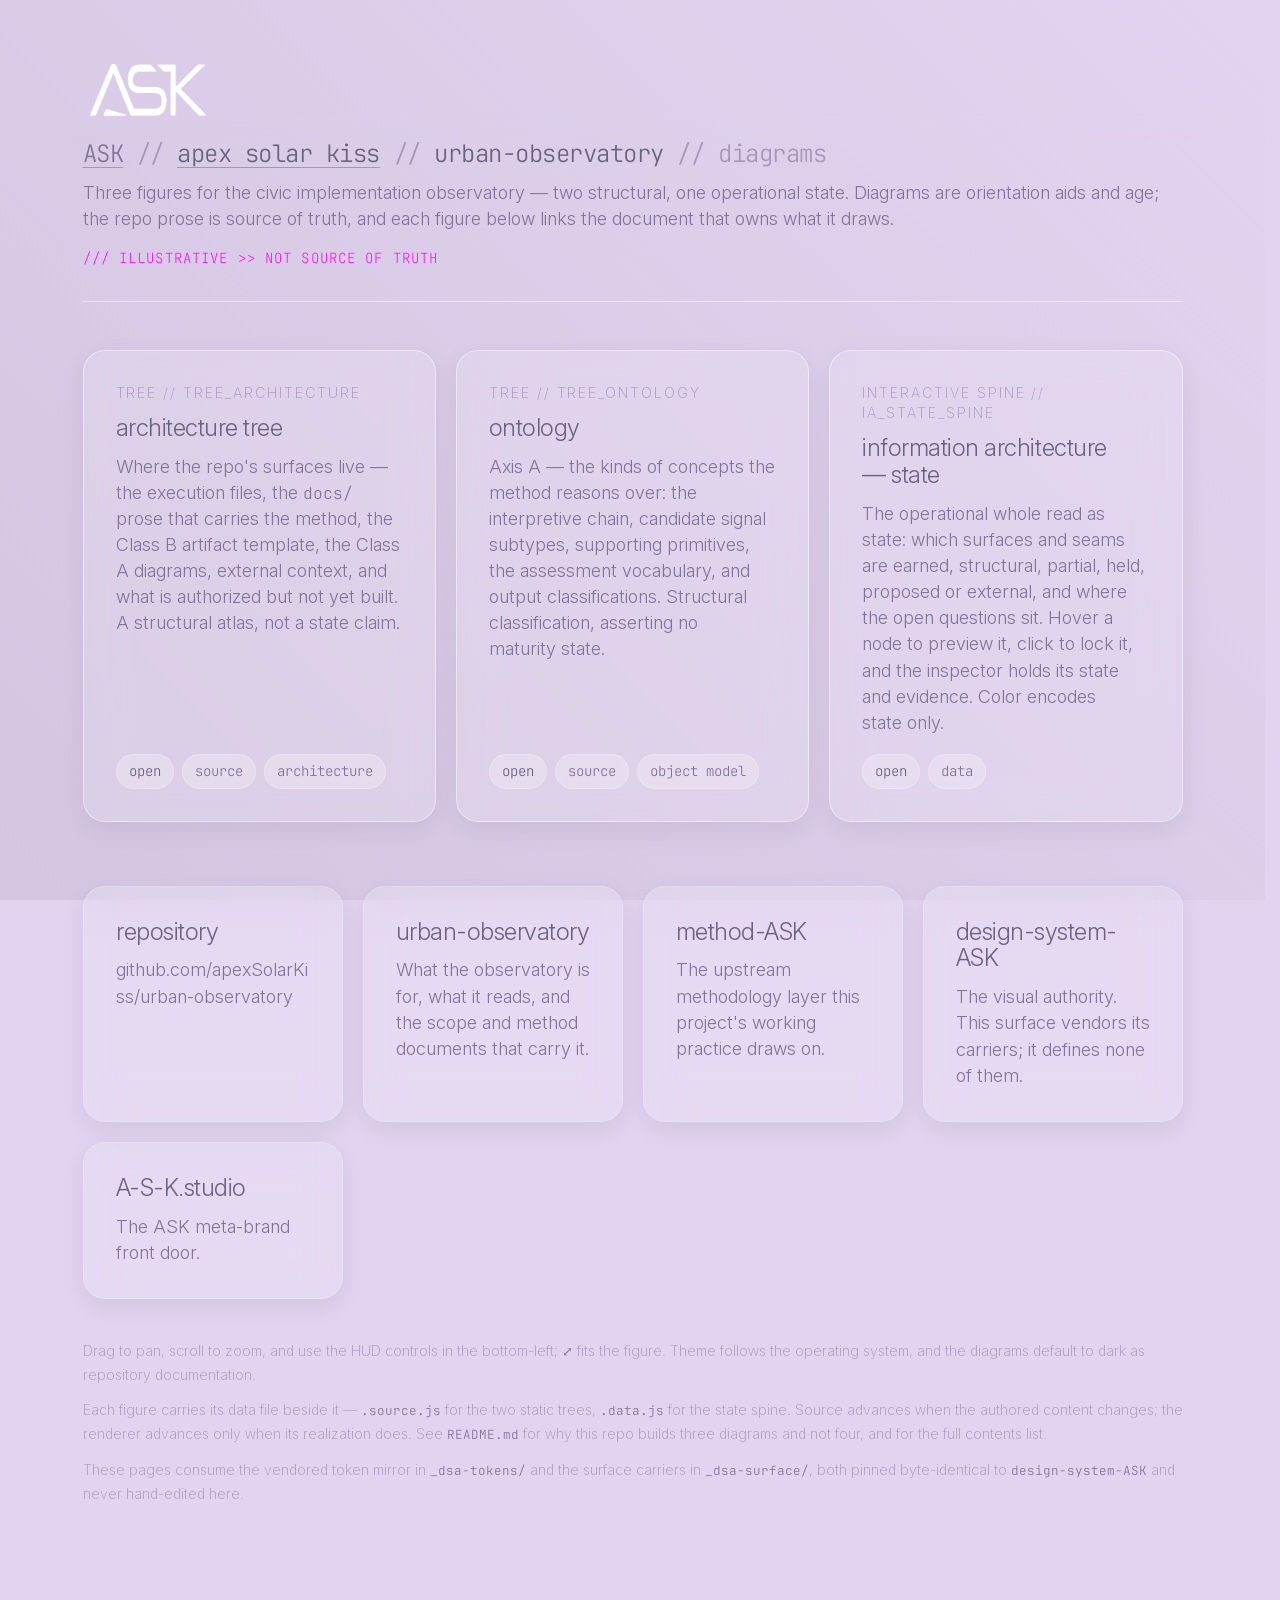
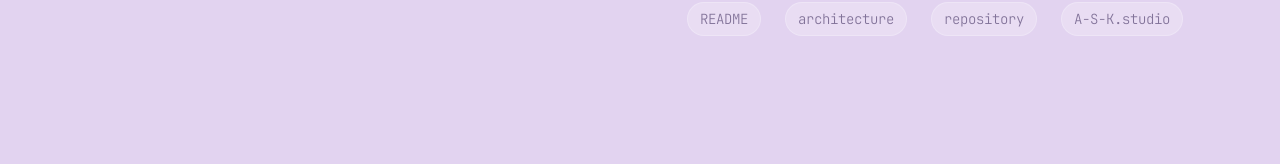
==== commit 1fec6c4a: "feat(read): build the site's home page and reading pages from the Markdown at deploy time (PRG-023) " ====
--- a/docs/diagrams/index.html
+++ b/docs/diagrams/index.html
@@ -17,6 +17,16 @@
      assets and destinations inside the deployed `docs/` root resolve relative
      to this file. Repo-root owner documents outside that root, and fleet routes
      to other repos or surfaces, use canonical external locators.
+
+     In a clone, the source, data, architecture, object-model and README links
+     open the raw files they name. The site build (tools/read/) composes the
+     deployed copy of this page from this file: it maps each of those links to
+     the reading page or source view generated from the same file, and renders
+     the build-only <template data-read-build> fragments, whose destinations
+     exist only in a built site: the breadcrumb's link from urban-observatory
+     to the site's home page, and the documents route below. Apart from those
+     links and the templates' tags, the page is served as written here, and the
+     figures and diagram files are the same in both.
 
      This page is URBAN-OBSERVATORY-OWNED composition over vendored
      design-system-ASK carriers. The carriers under _dsa-surface/ are pinned
@@ -113,11 +123,15 @@
            it — which is why no data-nav-root-* configuration appears below.
            Segments carry the human-facing name of the place they go, not a
            repository namespace, so the former `apexSolarKiss` reads `ASK` and
-           `apex solar kiss`. `urban-observatory` is static: it is real structural
-           context with no public page of its own, and inventing a destination to
-           manufacture a link is the failure the ancestry rule guards against. -->
+           `apex solar kiss`. `urban-observatory` links the urban-observatory
+           home page, which the site build generates at the site root. A clone has
+           no such page, and inventing a destination to manufacture a link is the
+           failure the ancestry rule guards against, so the link's opening and
+           closing tags each sit in a build-only fragment: a clone keeps both inert
+           and shows the segment as static text, and the build removes the four
+           template tags, leaving an ordinary link. -->
       <nav class="surface-breadcrumb" aria-label="Breadcrumb">
-        <h1 class="surface-title"><a class="org" href="https://a-s-k.studio/">ASK</a> <span class="sep" aria-hidden="true">//</span> <a href="https://a-s-k.studio/apex-solar-kiss">apex solar kiss</a> <span class="sep" aria-hidden="true">//</span> urban-observatory <span class="sep" aria-hidden="true">//</span> <span class="page" aria-current="page">diagrams</span></h1>
+        <h1 class="surface-title"><a class="org" href="https://a-s-k.studio/">ASK</a> <span class="sep" aria-hidden="true">//</span> <a href="https://a-s-k.studio/apex-solar-kiss">apex solar kiss</a> <span class="sep" aria-hidden="true">//</span> <template data-read-build><a href="../index.html"></template>urban-observatory<template data-read-build></a></template> <span class="sep" aria-hidden="true">//</span> <span class="page" aria-current="page">diagrams</span></h1>
       </nav>
       <p class="surface-lede">Three figures for the civic implementation observatory — two structural, one operational
         state. Diagrams are orientation aids and age; the repo prose is source of truth, and each figure below
@@ -175,6 +189,12 @@
       <span class="name surface-panel-title">urban-observatory</span>
       <span class="what surface-panel-support">What the observatory is for, what it reads, and the scope and method documents that carry it.</span>
     </a>
+    <template data-read-build>
+    <a class="route surface-panel" href="../read/index.html">
+      <span class="name surface-panel-title">documents</span>
+      <span class="what surface-panel-support">The scope, method and architecture documents and the worked-pattern appendix, rendered from this repository. Each page links GitHub and its raw file.</span>
+    </a>
+    </template>
     <a class="route surface-panel" href="https://github.com/apexSolarKiss/method-ASK" target="_blank" rel="noopener">
       <span class="name surface-panel-title">method-ASK</span>
       <span class="what surface-panel-support">The upstream methodology layer this project's working practice draws on.</span>
--- a/docs/diagrams/_dsa-tokens/colors_and_type.css
+++ b/docs/diagrams/_dsa-tokens/colors_and_type.css
@@ -158,6 +158,7 @@
   --tracking-tight: -0.02em;
   --tracking-normal: 0;
   --tracking-wide: 0.08em;
+  --tracking-caption: 0.14em;
   --tracking-display: -0.035em;
 
   /* ---------- Spacing (4-px base) ---------- */
@@ -342,7 +343,7 @@
 }
 
 .small  { font-size: var(--fs-small); font-weight: var(--fw-light); }
-.caption{ font-size: var(--fs-caption); font-weight: var(--fw-regular); letter-spacing: var(--tracking-wide); text-transform: uppercase; color: var(--fg-2); }
+.caption{ font-size: var(--fs-caption); font-weight: var(--fw-regular); letter-spacing: var(--tracking-caption); text-transform: uppercase; color: var(--fg-2); }
 
 .display {
   font-size: var(--fs-display);
--- a/docs/diagrams/_dsa-surface/surface-panel.css
+++ b/docs/diagrams/_dsa-surface/surface-panel.css
@@ -33,18 +33,41 @@
      layout of the payload     a consumer's own actions, chips, metadata rows,
                                and grids stay the consumer's.
 
-   It introduces no token or new palette value. Geometry and the
-   README-specified focus glow retain raw literals where no role token exists —
-   the 20px blur and the focus ring's 1px / 4px translucent white are both
-   established values with no token to resolve through. Every text size
-   resolves through the foundation scale, and reusable colors resolve through
-   existing roles. An unruled raw color or raw text size here is a defect.
+   It introduces no token or new palette value. Geometry and the interaction
+   edge retain raw literals where no role token exists — the 20px blur, an
+   established value, and the 0.5px light-theme attention ring, new with the
+   hover and focus treatment; neither has a token to resolve through. Every text
+   size resolves through the foundation scale, and reusable colors resolve
+   through existing roles. An unruled raw color or raw text size here is a
+   defect.
 
    Scope: live content panels carrying a primary title, supporting copy, and
    optionally metadata and actions. Shared rectangularity is not shared
    semantics — token specimens, diagram nodes, artifact-scaffold cards, chips,
    badges, lightboxes, and image cards are NOT this population and must not be
    conformed to it.
+
+   THE GLASS RECIPE IS AUTHORED HERE, ONCE. A panel selects three things that
+   are governed separately: the page material (the glass fill, the 20px blur and
+   the hairline edge), free attachment (every corner at --radius-lg) and raised
+   elevation (--shadow-md). surface-treatments.css offers each of those as its
+   own axis class, for a separate surface that is not a content panel. The axis
+   classes share these declarations by selector grouping and never restate
+   them, so a change to the recipe here reaches both. The panel material, which
+   does not blur, shares the fill and the edge the same way. Four rules name the
+   raised-elevation token again, because a box-shadow list cannot compose across
+   rules: the linked panel's hover and focus rules below (three, by theme) and
+   the composed emphasis shadow in surface-treatments.css. A change to the
+   raised elevation updates those rules as well.
+
+   Grouping changes nothing about a panel. Every selector in a list keeps its
+   own specificity, no two of these rules set the same property, and every
+   panel declaration stays in this file. It gives an axis class nothing else
+   either: a surface carrying one is not a content panel and takes none of the
+   panel's column, inset or interaction. The axis classes are defined here and
+   documented in surface-treatments.css, which a page loads after this file;
+   an artifact scaffold that inlines surface-treatments.css inlines this file
+   before it.
    ========================================================================= */
 
 /* The panel. A column, always: the support line sits BELOW its title rather
@@ -58,13 +81,30 @@
   align-items: flex-start;
   gap: var(--space-3);
   min-width: 0;
-
+  padding: var(--space-6);
+}
+
+/* The glass recipe, one axis per rule. MATERIAL: the page material blurs; the
+   panel material shares the fill and the edge and does not blur. */
+.surface-panel,
+.surface-material-page,
+.surface-material-panel {
   background: var(--surface-glass);
+  border: 1px solid var(--line-1);
+}
+.surface-panel,
+.surface-material-page {
   backdrop-filter: blur(20px);
   -webkit-backdrop-filter: blur(20px);
-  border: 1px solid var(--line-1);
+}
+/* ATTACHMENT: free-standing, every corner rounded. */
+.surface-panel,
+.surface-attach-free {
   border-radius: var(--radius-lg);
-  padding: var(--space-6);
+}
+/* ELEVATION: raised. */
+.surface-panel,
+.surface-elevation-raised {
   box-shadow: var(--shadow-md);
 }
 
@@ -117,22 +157,25 @@
 /* A panel that is ITSELF a link. Only this form gets interaction, and it takes
    the repo README's hover/press/focus contract verbatim so every consumer
    inherits it rather than re-deriving it. Hover spends both approved limbs: the
-   opacity drop, plus the border resolving to the panel's OWN GOVERNED
-   FOREGROUND — the same hover mechanism a compact action uses, and the same one
-   the foundation's generic anchor already uses on its border-bottom.
-
-   It previously brightened --line-2 to --line-1, two strengths of one
-   translucent value. That is a real change and it read as almost none: on the
-   light gradient a faint white line brightening slightly, under a simultaneous
-   opacity drop, is a response a reader can look straight past. Resolving to
-   currentColor is what makes the panel answer at the scale it occupies.
-
-   SAME MECHANISM IS NOT THE SAME COLOR. currentColor here is --fg-1, the
-   panel's own governed foreground, while a --secondary compact action resolves
-   to --fg-2. The panel's hover border is therefore stronger than a secondary
-   button's, which is correct: one mechanism, two role priorities. Demoting the
-   panel to the quieter foreground to match a button pixel-for-pixel would be
-   matching the wrong thing.
+   opacity drop, plus the border turning PURE MAGENTA — the attention treatment a
+   compact action uses, shared with keyboard-visible focus. surface-action.css
+   carries the full account of both.
+
+   The apparent edge is 1.5px in light — the 1px border plus a 0.5px zero-blur
+   ring — and 1px in dark. There is no glow and no layout change. Press keeps its
+   scale.
+
+   THE RING COMPOSES WITH --shadow-md; IT NEVER REPLACES IT. A panel's resting
+   elevation is not an interaction state, so neither hover nor focus extinguishes
+   it: both restate the shadow and draw the ring outside it, and dark restates
+   the shadow alone. That is why the shadow appears in these rules at all. The
+   composition is with THIS module's resting shadow; a rule cannot read another
+   one. A consumer that gives a linked panel a different resting shadow restates
+   it in its own hover and focus rules — composed with the 0.5px ring in light,
+   alone under each dark path — later in source than this module.
+
+   The two states stay independent — focus persists after the pointer leaves —
+   and share only the paint. The 0.92 opacity drop remains hover's alone.
 
    An inert panel gets none of this. A panel containing its own links is inert
    HERE and its links carry their own affordances; nesting a link inside a
@@ -153,9 +196,29 @@
     transform var(--dur-1) var(--ease-out),
     box-shadow var(--dur-2) var(--ease-out);
 }
-a.surface-panel:hover { opacity: 0.92; border-color: currentColor; }
+/* The SHARED paint, composed with the resting shadow. */
+a.surface-panel:hover,
+a.surface-panel:focus-visible {
+  border-color: var(--ask-emphasis-magenta);
+  box-shadow: var(--shadow-md), 0 0 0 0.5px var(--ask-emphasis-magenta);
+}
+/* Dark: the 1px magenta border and the resting shadow, no ring. The trailing
+   :where() keeps these at the shared rule's own specificity (0,2,1). */
+a.surface-panel:hover:where(:root[data-theme="dark"] *, .theme-dark, .theme-dark *),
+a.surface-panel:focus-visible:where(:root[data-theme="dark"] *, .theme-dark, .theme-dark *) { box-shadow: var(--shadow-md); }
+@media (prefers-color-scheme: dark) {
+  a.surface-panel:hover:where(:root:not([data-theme="light"]):not([data-theme="dark"]) *),
+  a.surface-panel:focus-visible:where(:root:not([data-theme="light"]):not([data-theme="dark"]) *) { box-shadow: var(--shadow-md); }
+}
+
+/* The limbs that are NOT shared. */
+a.surface-panel:hover { opacity: 0.92; }
 a.surface-panel:active { transform: scale(0.97); }
-a.surface-panel:focus-visible {
-  outline: none;
-  box-shadow: 0 0 0 1px var(--ask-white), 0 0 0 4px rgba(255, 255, 255, 0.25);
-}
+a.surface-panel:focus-visible { outline: none; }
+
+/* Reduced motion. Transitions and the press scale are removed; the shared hover
+   and focus paint still applies, without animation. */
+@media (prefers-reduced-motion: reduce) {
+  a.surface-panel { transition: none; }
+  a.surface-panel:active { transform: none; }
+}
--- a/docs/diagrams/_dsa-surface/surface-action.css
+++ b/docs/diagrams/_dsa-surface/surface-action.css
@@ -32,18 +32,30 @@
    text links (surface-text-link.css owns those), theme or mode selectors,
    lightbox and gallery-overlay triggers, status notes, badges, or
    non-interactive labels. Being rectangular and
-   clickable is not the same role.
+   clickable is not the same role. A lightbox or gallery-overlay trigger, or
+   another shaped control that is not a compact action, may still take the
+   attention edge alone, by class; see ADOPTING THE EDGE BY CLASS below.
 
    WHY THESE VALUES. The contract uses existing role tokens wherever the system
    already owns a role: type, spacing, radius, surface, foreground, border
    color, and motion timing/easing. It introduces no token and no palette role.
 
    Established interaction literals retain their existing raw values where no
-   role token exists: the 1px border, the 1px/4px focus geometry, the 0.92
-   hover opacity, the 0.97 press scale, and the README-specified
-   translucent-white focus halo. Those are the family's existing interaction
-   contract, not ad-hoc measurements — do not invent tokens for them here, and
-   do not alter the interaction treatment to make them look tokenized.
+   role token exists: the 1px border, the 0.92 hover opacity and the 0.97 press
+   scale. Those are the family's existing interaction contract, not ad-hoc
+   measurements — do not invent tokens for them here, and do not alter the
+   interaction treatment to make them look tokenized. The 0.5px light-theme
+   attention ring is a raw literal on the same terms, but it is NEW: it arrived
+   with the selected hover and focus treatment rather than being inherited. The
+   borderless adopter's inset 1px ring and the SVG edge's 1.5 and 1 are the same
+   edge in other anatomies, raw on the same terms. The SVG scale input is a
+   geometric parameter the consumer supplies; the module supplies only its
+   default, 1.
+
+   The README's 1px/4px translucent-white focus glow is NOT among this module's
+   literals any more. A compact action's focus limb takes the shared attention
+   edge instead; the glow remains the focus indicator for the populations that
+   keep it, and the README's focus contract names which.
 
    Caption-sized mono at 300 keeps the control quieter than the primary label
    it usually sits beneath, without becoming prose. It is Caption-SIZED, not
@@ -86,37 +98,126 @@
                     the box model that promise depends on.
 
    Hover, press and focus are one contract, inherited by every consumer, and
-   they live here rather than on any consuming surface. Press is scale(0.97);
-   focus is the white glow rather than the browser default.
-
-   HOVER RESOLVES THE BORDER TO `currentColor`, and that is deliberate. A
-   compact control is small, and its rest border is --line-2 — the faintest
-   line the system has. A hover that only brightened it to --line-1, still
-   translucent, is barely perceptible at this scale. Resolving to the control's
-   OWN governed foreground makes the outline legible: primary follows --fg-1,
-   the --secondary variant follows --fg-2, and a consumer that recolors a
-   control for its context gets a matching hover border for free.
-
-   This ALIGNS compact actions with the foundation's generic-anchor treatment,
-   which already hovers to `border-bottom-color: currentColor`. THREE GOVERNED
-   POPULATIONS now share that hover mechanism — generic anchors, compact
-   actions, and FULL-PANEL LINKS (a.surface-panel) — while keeping different
-   ANATOMY and different foreground priority:
-
-     generic anchor      a text-edge border, resolving to its inherited color
-     compact action      the complete pill border, --fg-1 or --fg-2 on
-                         --secondary
-     full-panel link     the complete panel border, --fg-1
-
-   Sharing the mechanism is not sharing the paint, and it is not a claim about
-   every bordered thing that might later become interactive. It names these
-   three and no others.
+   they live here rather than on any consuming surface. Press is scale(0.97).
+
+   HOVER AND KEYBOARD-VISIBLE FOCUS TURN THE BORDER PURE MAGENTA
+   (--ask-emphasis-magenta). In this rule the magenta carries attention — this is
+   the object the reader is addressing — and nothing more: the same palette value
+   carries persistent, context-governed meanings elsewhere in the family, and hue
+   alone confers none of them. A compact control is small and its rest border is
+   --line-2, the faintest line the system has; brightening that line reads as
+   almost no response on the light gradient, and the magenta border gives a
+   shaped control one attention response in both themes.
+
+   The apparent edge is 1.5px in light and 1px in dark, and nothing moves: the
+   border stays 1px, and light mode adds a 0.5px zero-blur ring drawn outside
+   the box, as paint rather than layout. There is NO GLOW. Press keeps its scale.
+
+   ONE PAINT, TWO INDEPENDENT STATES. Hover and focus answer different questions
+   — where the pointer is, and where the keyboard is — and this module keeps that
+   logic separate while giving both the same edge. Focus persists after the
+   pointer leaves; hover disappears with it; a control that is both shows one
+   treatment rather than two competing ones. What is NOT shared is the 0.92
+   opacity drop, which belongs to hover alone: a keyboard user has not dimmed
+   anything by arriving. The consequence is stated plainly: two controls, one
+   hovered and one focused, show the same edge, and only hover's opacity drop
+   tells them apart.
+
+   The magenta lasts only while the control is hovered or focused. It is not a
+   selected, current, filtered or error state, and a consumer must not use it as
+   one. No non-text contrast claim is made for the edge in either state.
+
+   THREE GOVERNED POPULATIONS share this treatment — compact actions, FULL-PANEL
+   LINKS (a.surface-panel), and objects that ADOPT THE EDGE BY CLASS
+   (.surface-attention-edge) — with different ANATOMY:
+
+     compact action      the complete pill border
+     full-panel link     the complete panel border, its ring composed with the
+                         panel's resting --shadow-md rather than replacing it
+     adopting object     its own border, a ring where a border would sit, or
+                         the stroke of a marked SVG shape — below
+
+   It names these three and no others. A bordered thing that might later become
+   interactive does not inherit it by being interactive: it joins by adopting
+   the class. Inert panels, unlinked diagram marks and persistent states do not
+   acquire it by analogy. A persistent emphasis carried BY a member of these
+   populations is overwritten by this paint while the object is hovered or
+   focused; it needs its own consumer composition rule.
+
+   ADOPTING THE EDGE BY CLASS. `.surface-attention-edge` gives a shaped
+   interactive object that is neither a compact action nor a full-panel link —
+   an image card, a media launcher, an overlay control, a linked card in an SVG
+   figure — the attention edge and nothing else. The class joins the compact
+   action's declarations below by selector grouping rather than restating them;
+   the full-panel link keeps its own implementation in surface-panel.css,
+   composed with its resting shadow. Both follow one contract. The class brings
+   no type, geometry, fill, elevation, opacity drop, press or transition. The
+   object's own hover, press and motion stay its own — an anchor's included,
+   which keeps the foundation's 0.92 hover opacity — and where nothing of its
+   own changes on hover, its hover and focus look alike. The object keeps its
+   element type and its behavior; the class never makes it a compact action.
+
+   Three anatomies, one paint:
+
+     bordered            the object's own border turns magenta, with the
+                         0.5px ring outside it in light
+     borderless          an object whose border is none adds
+                         `.surface-attention-edge--borderless`: the edge is an
+                         inset 1px ring where a 1px border would sit, with the
+                         same 0.5px ring outside in light. Nothing moves. The
+                         inset ring paints beneath the object's content, so it
+                         suits a control whose content stays clear of its
+                         edge, such as a glyph button; an object whose content
+                         fills its box takes the bordered anatomy. An anchor
+                         keeps the foundation's underline border unless its
+                         own rule removes it
+     SVG                 a link inside an SVG figure has no box to paint. The
+                         link carries the class, and the shape inside it that
+                         draws its outline carries
+                         `.surface-attention-edge-shape` — one shape; every
+                         marked shape under the link paints. That stroke
+                         turns magenta, an apparent 1.5px in light and 1px
+                         in dark. A figure drawn below its own size declares
+                         its scale; see THE SVG SCALE INPUT
+
+   THE SVG SCALE INPUT. --surface-attention-edge-scale is a geometric input,
+   not a token: the effective uniform scale from the marked shape's own units to
+   CSS pixels on the page, declared on the link or any ancestor by whatever
+   scales the figure — a viewBox fit, a CSS transform, a zoom control; a fluid
+   fit declares it from script. It is a plain positive number: zero, a negative
+   number or a value with a unit does not give the edge. Below 1
+   the stroke widens by its inverse, so the edge keeps its apparent width while
+   the figure shrinks: at a quarter of its size, a 1px edge is four units wide.
+   At 1 and above, and wherever nothing declares it, the stroke is 1.5 and 1
+   units and scales with the figure as the stroke it replaces does; those widths
+   assume the shape rests on a 1-unit stroke, as the diagram box does, and a
+   heavier resting stroke would thin. Only the attention stroke reads the
+   input: no resting stroke, no other shape and no HTML anatomy does. A declared
+   scale that is not the figure's actual one gives a wider or thinner edge, so
+   the code that applies the scale is the code that declares it.
+
+   An adopting object with a resting or hover shadow of its own restates it,
+   composed with the ring, in its own rules — the full-panel link's
+   composition, done by the consumer. A rule cannot read another rule's shadow.
+
+   The class removes the browser's focus ring, so an object adopts it only with
+   an anatomy that paints: its own border, the borderless ring, or a marked
+   shape. A consumer rule that sets the object's border color, or its marked
+   shape's stroke, on hover or focus — later in source at the same specificity,
+   or at a higher one — wins over the edge; adoption retires it.
+
+   THE EDGE REACHES ONLY THIS DOCUMENT. A control inside an embedded document
+   from another origin — a video player's own buttons — is painted by that
+   document, and no rule here reaches it. An adopting launcher carries the edge
+   until the embed replaces it.
 
    The remaining roles are governed elsewhere and are NOT conformed to this
-   rule: WRAPPING BREADCRUMB LINKS (.surface-title a) and the navigation
-   panel's hierarchy rows take the shell's magenta underline; ORDINARY INLINE
-   TEXT LINKS, excluded below, have their own owner — surface-text-link.css;
-   and the IDENTITY MARK changes opacity only, leaving its border alone.
+   rule: the foundation's GENERIC ANCHOR keeps its text-edge hover to
+   `currentColor`; WRAPPING BREADCRUMB LINKS (.surface-title a) and the
+   navigation panel's hierarchy rows take the shell's magenta underline;
+   ORDINARY INLINE TEXT LINKS, excluded below, have their own owner —
+   surface-text-link.css; and the IDENTITY MARK changes opacity only, leaving
+   its border alone and keeping the README's focus glow.
 
    THE SHELL FOOTER IS NOT AMONG THEM ANY MORE. It used to carry its own unboxed
    terminal-link treatment; a footer destination is now a compact action, so it
@@ -127,11 +228,10 @@
    geometry is what this module supplies, and it supplies it identically to an
    anchor that navigates and a button that acts.
 
-   State it accurately: in light mode this visibly moves the border from a
-   translucent white to the foreground purple. That IS a color transition. What
-   the repo README forbids is introducing an ARBITRARY new hue, and this
-   introduces none — the border becomes a color the control is already
-   painted in.
+   State it accurately: this IS a hue change, in both themes. In this module a
+   hover or focus border, or an adopting SVG shape's stroke, changes only to the
+   palette's emphasis magenta, and the module introduces no token and no palette
+   role.
 
    The foundation underlines anchors, so text-decoration is held off at rest
    and on hover — a compact control reads as a control, not as running text.
@@ -186,9 +286,88 @@
    that happens to be nearby. */
 .surface-action--secondary { color: var(--fg-2); }
 
-.surface-action:hover { opacity: 0.92; border-color: currentColor; text-decoration: none; }
+/* The SHARED paint. One declaration for both states, so they cannot drift apart
+   and neither can win the other's edge. An object that adopts the edge by class
+   joins the same declaration rather than a copy of it. */
+.surface-action:hover,
+.surface-action:focus-visible,
+.surface-attention-edge:hover,
+.surface-attention-edge:focus-visible {
+  border-color: var(--ask-emphasis-magenta);
+  box-shadow: 0 0 0 0.5px var(--ask-emphasis-magenta);
+}
+/* Dark: the 1px magenta border alone. The trailing :where() keeps these at the
+   shared rule's own specificity (0,2,0) rather than raising it, so a consumer's
+   theme rule is not outranked by this module; source order is what makes them
+   apply. It also covers .theme-dark on the control itself. */
+.surface-action:hover:where(:root[data-theme="dark"] *, .theme-dark, .theme-dark *),
+.surface-action:focus-visible:where(:root[data-theme="dark"] *, .theme-dark, .theme-dark *),
+.surface-attention-edge:hover:where(:root[data-theme="dark"] *, .theme-dark, .theme-dark *),
+.surface-attention-edge:focus-visible:where(:root[data-theme="dark"] *, .theme-dark, .theme-dark *) { box-shadow: none; }
+@media (prefers-color-scheme: dark) {
+  .surface-action:hover:where(:root:not([data-theme="light"]):not([data-theme="dark"]) *),
+  .surface-action:focus-visible:where(:root:not([data-theme="light"]):not([data-theme="dark"]) *),
+  .surface-attention-edge:hover:where(:root:not([data-theme="light"]):not([data-theme="dark"]) *),
+  .surface-attention-edge:focus-visible:where(:root:not([data-theme="light"]):not([data-theme="dark"]) *) { box-shadow: none; }
+}
+
+/* The limbs that are NOT shared. The opacity drop is hover's, and it belongs to
+   the compact action alone: an adopting object brings none. `outline: none` is
+   focus's, and the shared rule above paints the indicator in its place. A compact
+   action has no resting shadow, so its light ring stands alone; a consumer that
+   gives one a resting shadow restates it, composed with the ring, in its own hover
+   and focus rules. */
+.surface-action:hover { opacity: 0.92; text-decoration: none; }
 .surface-action:active { transform: scale(0.97); }
-.surface-action:focus-visible {
-  outline: none;
-  box-shadow: 0 0 0 1px var(--ask-white), 0 0 0 4px rgba(255, 255, 255, 0.25);
-}
+.surface-action:focus-visible,
+.surface-attention-edge:focus-visible { outline: none; }
+
+/* A BORDERLESS adopting object. Its border-color changes paint nothing, so the
+   edge is an inset 1px ring where a 1px border would sit, and the light ring
+   stays outside it: the same apparent edge, with no layout change. Both rules
+   follow the shared ones in source at the same specificity, so they replace the
+   shared shadow rather than composing with it. */
+.surface-attention-edge--borderless:hover,
+.surface-attention-edge--borderless:focus-visible {
+  box-shadow: inset 0 0 0 1px var(--ask-emphasis-magenta), 0 0 0 0.5px var(--ask-emphasis-magenta);
+}
+.surface-attention-edge--borderless:hover:where(:root[data-theme="dark"] *, .theme-dark, .theme-dark *),
+.surface-attention-edge--borderless:focus-visible:where(:root[data-theme="dark"] *, .theme-dark, .theme-dark *) {
+  box-shadow: inset 0 0 0 1px var(--ask-emphasis-magenta);
+}
+@media (prefers-color-scheme: dark) {
+  .surface-attention-edge--borderless:hover:where(:root:not([data-theme="light"]):not([data-theme="dark"]) *),
+  .surface-attention-edge--borderless:focus-visible:where(:root:not([data-theme="light"]):not([data-theme="dark"]) *) {
+    box-shadow: inset 0 0 0 1px var(--ask-emphasis-magenta);
+  }
+}
+
+/* An SVG adopting link. The edge is the stroke of the shape inside it that
+   carries .surface-attention-edge-shape: an apparent 1.5 in light and 1 in dark.
+   The width divides by the declared figure scale while that scale is below 1
+   (1 when undeclared), and is 1.5 and 1 units at 1 and above. The shape's rest
+   stroke, fill and every other shape in the link are left alone, and a shape
+   outside an adopting link takes nothing. */
+.surface-attention-edge:hover .surface-attention-edge-shape,
+.surface-attention-edge:focus-visible .surface-attention-edge-shape {
+  stroke: var(--ask-emphasis-magenta);
+  stroke-width: calc(1.5px / min(var(--surface-attention-edge-scale, 1), 1));
+}
+.surface-attention-edge:hover:where(:root[data-theme="dark"] *, .theme-dark, .theme-dark *) .surface-attention-edge-shape,
+.surface-attention-edge:focus-visible:where(:root[data-theme="dark"] *, .theme-dark, .theme-dark *) .surface-attention-edge-shape {
+  stroke-width: calc(1px / min(var(--surface-attention-edge-scale, 1), 1));
+}
+@media (prefers-color-scheme: dark) {
+  .surface-attention-edge:hover:where(:root:not([data-theme="light"]):not([data-theme="dark"]) *) .surface-attention-edge-shape,
+  .surface-attention-edge:focus-visible:where(:root:not([data-theme="light"]):not([data-theme="dark"]) *) .surface-attention-edge-shape {
+    stroke-width: calc(1px / min(var(--surface-attention-edge-scale, 1), 1));
+  }
+}
+
+/* Reduced motion. Transitions and the press scale are removed; the shared hover
+   and focus paint still applies, without animation. An adopting object's motion
+   is its own, under reduced motion too. */
+@media (prefers-reduced-motion: reduce) {
+  .surface-action { transition: none; }
+  .surface-action:active { transform: none; }
+}
--- a/docs/diagrams/_dsa-surface/surface-shell.css
+++ b/docs/diagrams/_dsa-surface/surface-shell.css
@@ -377,8 +377,8 @@
    carries the indicator, zero indicator pixels land on neighboring glyph ink,
    and contrast is 3.50:1 and 4.00:1 against the light gradient stops, 10.25:1
    and 12.26:1 against the dark. The identity mark does not fragment and keeps
-   the box-shadow glow; footer destinations keep theirs through
-   surface-action.css. */
+   the box-shadow glow; footer destinations take surface-action.css's attention
+   edge instead. */
 .surface-title a:focus-visible {
   outline: none;
   box-shadow: none;
@@ -1050,9 +1050,21 @@
    destination underline, its hover and active feedback, and its real focus —
    the driver removes the attribute on the first keydown, on blur, and on close,
    so a hardware keyboard on a phone or tablet gets the visible treatment the
-   moment it is used. */
-.surface-nav-panel [data-surface-nav-pointer-entry-focus]:focus-visible {
+   moment it is used.
+
+   The entry target is not always a row. With no link in the tree, the driver
+   focuses the first enabled button, which is the close control — a compact
+   action, whose keyboard indicator is surface-action.css's attention edge rather
+   than a ring. Suppressing only the shadow would leave that edge painted, so the
+   close control takes its own rule, which also restores surface-action.css's
+   resting border. It applies only while the control is not hovered: under hover
+   the same edge is hover's, and hover feedback is kept. */
+.surface-nav-panel [data-surface-nav-pointer-entry-focus]:focus-visible:not(.surface-action) {
   outline: none;
+  box-shadow: none;
+}
+.surface-nav-panel .surface-action[data-surface-nav-pointer-entry-focus]:focus-visible:not(:hover) {
+  border-color: var(--line-2);
   box-shadow: none;
 }
 
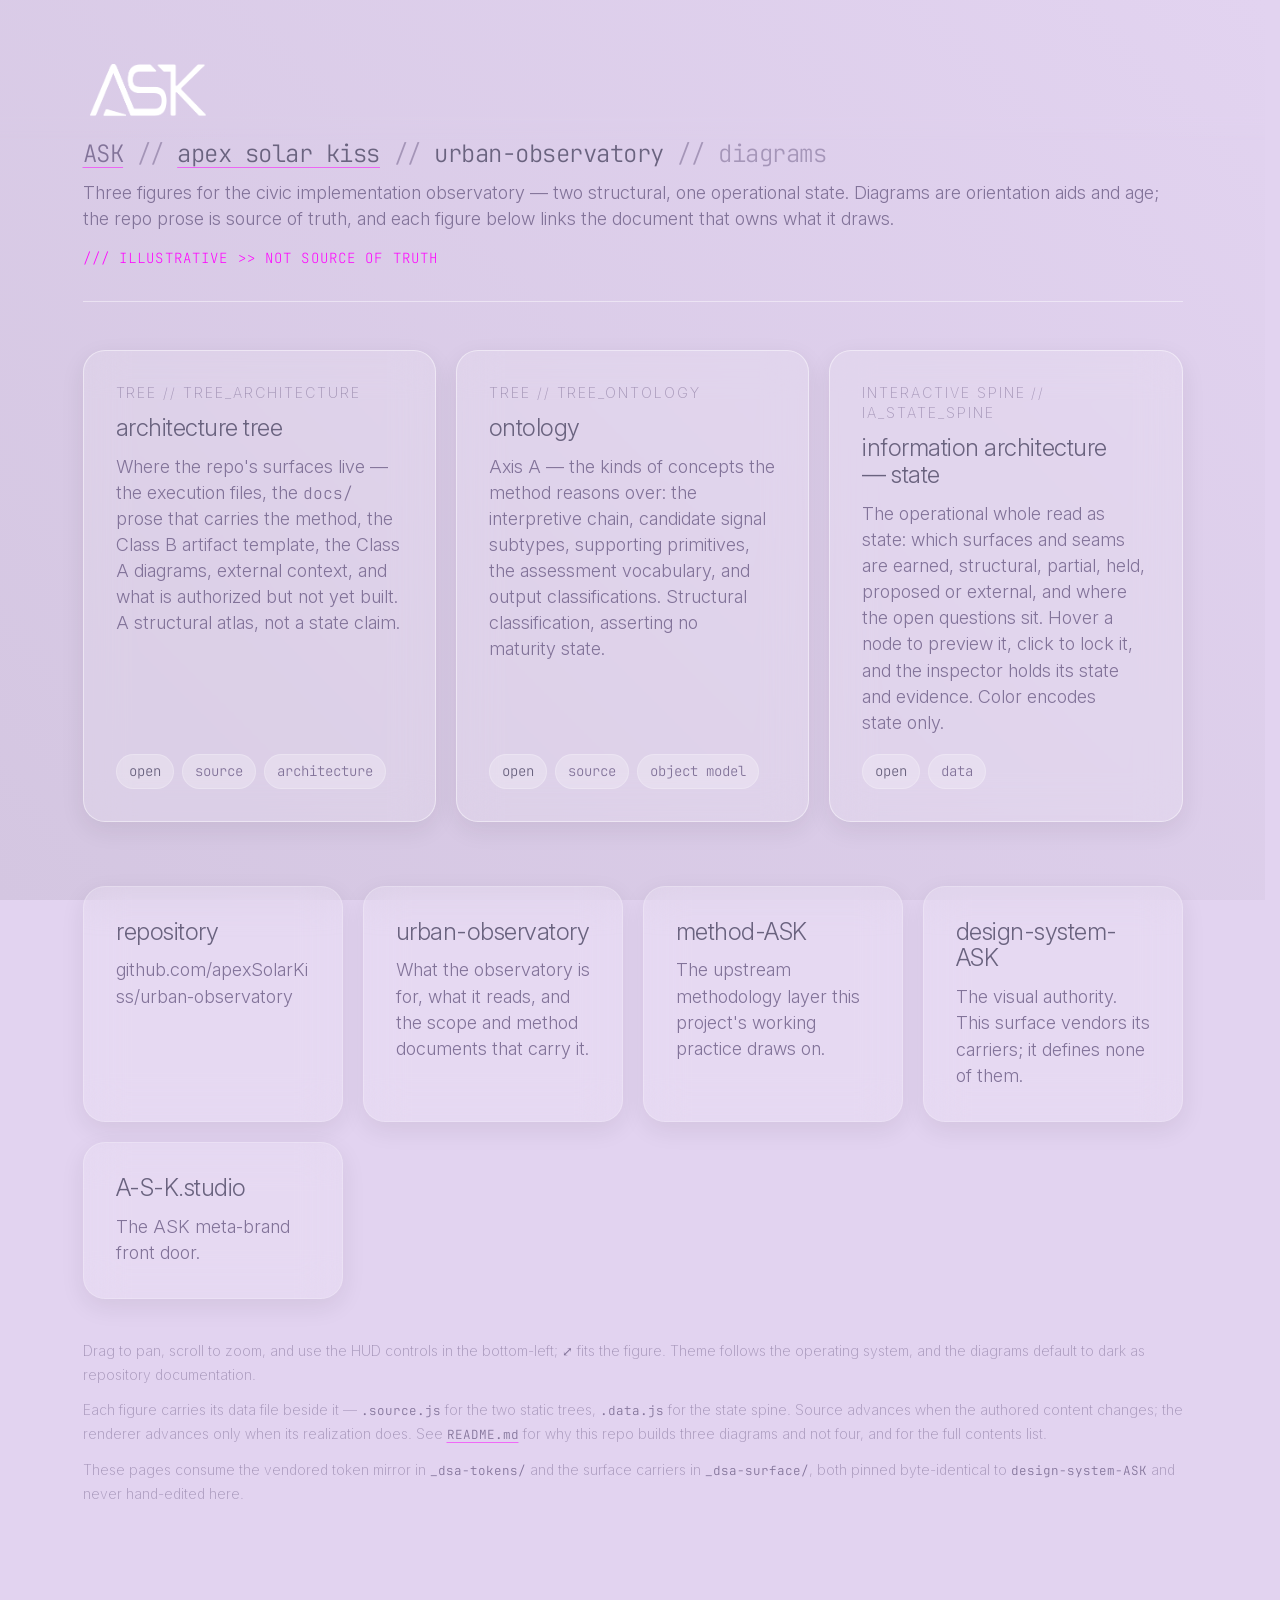
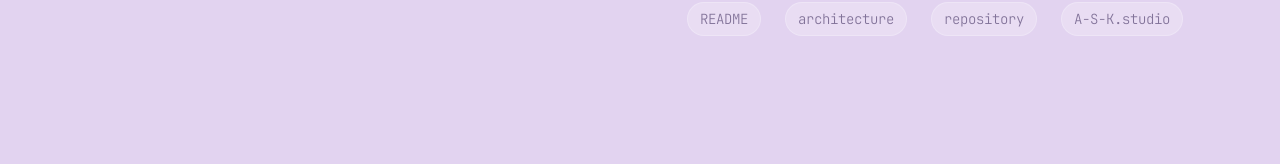
==== commit 45625131: "docs: link the named documents across the reading sources and the diagram front door (PRG-026 U5) Fr" ====
--- a/docs/diagrams/index.html
+++ b/docs/diagrams/index.html
@@ -6,6 +6,22 @@
 <title>urban-observatory // diagrams</title>
 <meta name="description" content="urban-observatory // the civic implementation observatory's three illustrative figures — the architecture tree, the Axis-A ontology, and the interactive information-architecture state spine.">
 <meta name="color-scheme" content="light dark">
+<link rel="canonical" href="https://urban-observatory.a-s-k.studio/diagrams/">
+<meta property="og:site_name" content="urban-observatory">
+<meta property="og:title" content="urban-observatory // diagrams">
+<meta property="og:description" content="urban-observatory // the civic implementation observatory's three illustrative figures — the architecture tree, the Axis-A ontology, and the interactive information-architecture state spine.">
+<meta property="og:type" content="website">
+<meta property="og:url" content="https://urban-observatory.a-s-k.studio/diagrams/">
+<meta property="og:image" content="https://urban-observatory.a-s-k.studio/og-image.png">
+<meta property="og:image:type" content="image/png">
+<meta property="og:image:width" content="1200">
+<meta property="og:image:height" content="630">
+<meta property="og:image:alt" content="ASK wordmark on lavender background">
+<meta name="twitter:card" content="summary_large_image">
+<meta name="twitter:title" content="urban-observatory // diagrams">
+<meta name="twitter:description" content="urban-observatory // the civic implementation observatory's three illustrative figures — the architecture tree, the Axis-A ontology, and the interactive information-architecture state spine.">
+<meta name="twitter:image" content="https://urban-observatory.a-s-k.studio/og-image.png">
+<meta name="twitter:image:alt" content="ASK wordmark on lavender background">
 <link rel="icon" type="image/svg+xml" href="/favicon.svg">
 <link rel="icon" type="image/png" sizes="32x32" href="/favicon-32.png">
 <link rel="apple-touch-icon" href="/apple-touch-icon.png">
@@ -24,9 +40,10 @@
      the reading page or source view generated from the same file, and renders
      the build-only <template data-read-build> fragments, whose destinations
      exist only in a built site: the breadcrumb's link from urban-observatory
-     to the site's home page, and the documents route below. Apart from those
-     links and the templates' tags, the page is served as written here, and the
-     figures and diagram files are the same in both.
+     to the site's home page, the documents route below, and the navigation
+     panel's documents action. Apart from those links and the templates' tags,
+     the page is served as written here, and the figures and diagram files are
+     the same in both.
 
      This page is URBAN-OBSERVATORY-OWNED composition over vendored
      design-system-ASK carriers. The carriers under _dsa-surface/ are pinned
@@ -51,6 +68,7 @@
 <link rel="stylesheet" href="_dsa-tokens/colors_and_type.css">
 <link rel="stylesheet" href="_dsa-surface/surface-panel.css">
 <link rel="stylesheet" href="_dsa-surface/surface-action.css">
+<link rel="stylesheet" href="_dsa-surface/surface-text-link.css">
 <link rel="stylesheet" href="_dsa-surface/surface-shell.css">
 <style>
   :root { --gap: 20px; }
@@ -118,7 +136,8 @@
       </a>
       <!-- BREADCRUMB, not a plain title. The test is public ANCESTRY, not local
            rootedness: this page is the root of the diagrams family, and it still
-           sits under two real, navigable public ancestors. The chain is authored
+           sits under real, navigable public ancestors: two in a clone, and in the
+           built site a third, the urban-observatory home page. The chain is authored
            once, visibly, and the navigation panel derives its current path from
            it — which is why no data-nav-root-* configuration appears below.
            Segments carry the human-facing name of the place they go, not a
@@ -185,7 +204,7 @@
       <span class="name surface-panel-title">repository</span>
       <span class="what surface-panel-support">github.com/apexSolarKiss/urban-observatory</span>
     </a>
-    <a class="route surface-panel" href="https://github.com/apexSolarKiss/urban-observatory/blob/main/README.md" target="_blank" rel="noopener">
+    <a class="route surface-panel" href="https://urban-observatory.a-s-k.studio/">
       <span class="name surface-panel-title">urban-observatory</span>
       <span class="what surface-panel-support">What the observatory is for, what it reads, and the scope and method documents that carry it.</span>
     </a>
@@ -195,11 +214,11 @@
       <span class="what surface-panel-support">The scope, method and architecture documents and the worked-pattern appendix, rendered from this repository. Each page links GitHub and its raw file.</span>
     </a>
     </template>
-    <a class="route surface-panel" href="https://github.com/apexSolarKiss/method-ASK" target="_blank" rel="noopener">
+    <a class="route surface-panel" href="https://method.a-s-k.studio/" target="_blank" rel="noopener">
       <span class="name surface-panel-title">method-ASK</span>
       <span class="what surface-panel-support">The upstream methodology layer this project's working practice draws on.</span>
     </a>
-    <a class="route surface-panel" href="https://github.com/apexSolarKiss/design-system-ASK" target="_blank" rel="noopener">
+    <a class="route surface-panel" href="https://design-system.a-s-k.studio/" target="_blank" rel="noopener">
       <span class="name surface-panel-title">design-system-ASK</span>
       <span class="what surface-panel-support">The visual authority. This surface vendors its carriers; it defines none of them.</span>
     </a>
@@ -211,7 +230,7 @@
 
   <div class="page-note">
     <p>Drag to pan, scroll to zoom, and use the HUD controls in the bottom-left; <code>⤢</code> fits the figure. Theme follows the operating system, and the diagrams default to dark as repository documentation.</p>
-    <p>Each figure carries its data file beside it — <code>.source.js</code> for the two static trees, <code>.data.js</code> for the state spine. Source advances when the authored content changes; the renderer advances only when its realization does. See <code>README.md</code> for why this repo builds three diagrams and not four, and for the full contents list.</p>
+    <p>Each figure carries its data file beside it — <code>.source.js</code> for the two static trees, <code>.data.js</code> for the state spine. Source advances when the authored content changes; the renderer advances only when its realization does. See <a class="surface-text-link" href="README.md"><code>README.md</code></a> for why this repo builds three diagrams and not four, and for the full contents list.</p>
     <p>These pages consume the vendored token mirror in <code>_dsa-tokens/</code> and the surface carriers in <code>_dsa-surface/</code>, both pinned byte-identical to <code>design-system-ASK</code> and never hand-edited here.</p>
   </div>
 
@@ -238,7 +257,9 @@
        once, in the visible breadcrumb above — `data-surface-nav-current` is an
        inert position marker the runtime fills. `diagrams` is deliberately not
        repeated as an "overview" child, because two rows reaching one destination
-       is the defect this IA removes. -->
+       is the defect this IA removes. The documents are this page's peer, not its
+       child: they sit among the utilities, in a build-only fragment, as the
+       generated pages list the diagrams among theirs. -->
   <template class="surface-nav-source">
     <ul class="surface-nav-local">
       <li data-surface-nav-current>
@@ -250,6 +271,9 @@
       </li>
     </ul>
     <p class="surface-nav-utilities">
+      <template data-read-build>
+      <a class="surface-action surface-action--secondary" href="../read/index.html">documents</a>
+      </template>
       <a class="surface-action surface-action--secondary" href="https://github.com/apexSolarKiss/urban-observatory" target="_blank" rel="noopener">repository</a>
     </p>
   </template>
--- a/docs/diagrams/_dsa-surface/surface-text-link.css
+++ b/docs/diagrams/_dsa-surface/surface-text-link.css
@@ -0,0 +1,137 @@
+/* ============================================================
+   surface-text-link.css — the unboxed textual traversal affordance
+
+   An OPT-IN live-surface visual rule under Foundations, and the third sibling
+   of surface-panel.css and surface-action.css. Those two own a container and a
+   compact control — objects whose GEOMETRY already announces that they are
+   operable. This one owns the link that has no geometry of its own: a word or
+   phrase inside running prose or a structural title, distinguished from the
+   text around it by a rule beneath it and by nothing else.
+
+   surface-action.css already names the gap in its own NOT-for list — "ordinary
+   inline text links". This is the module that is for them.
+
+   Presentation only. It owns no markup, no semantics, no destination, and no
+   layout, and it ships no template, catalog card, or generated preview.
+
+   OPT-IN BY CLASS, and that is a deliberate failure asymmetry. The excluded set
+   is open-ended — every shaped object whose geometry already communicates
+   interaction — and no finite deny-list tracks it as gallery launches, diagram
+   nodes, linked figures, cards, chips and tabs arrive. So the class is added to
+   the links that qualify rather than withheld from the ones that do not:
+
+     class omitted on a qualifying link   the foundation's border-bottom
+                                          remains — visible, usable, wrong only
+                                          in register
+     deny-list too narrow                 a shaped object silently acquires the
+                                          textual grammar
+
+   The first failure is legible. The second is not.
+
+   NOT for: full-panel links (a.surface-panel owns those), compact controls
+   (surface-action.css), identity marks, gallery or lightbox triggers, linked
+   figures and image links, panel titles, or any anchor wrapping replaced
+   content. Being a link is not the same role as being an unboxed textual link.
+
+   WHAT IT DOES NOT OWN, deliberately:
+
+     text color        the module declares NONE. The foundation already gives
+                       every anchor `color: inherit`, so an ordinary link takes
+                       its context's foreground; and an anchor a role has
+                       deliberately colored keeps that color, because there is
+                       no declaration here to overwrite it. Traversability is
+                       carried by the rule beneath the words, never by
+                       brightening the words.
+     shell link roles  TWO roles are owned by surface-shell.css through direct
+                       selectors and need no consumer class:
+                         .surface-title a    the breadcrumb
+                         a.surface-nav-row   an operable navigation-panel
+                                             hierarchy row
+                       Both carry the shell's own magenta rest underline. Do NOT
+                       add .surface-text-link to either — the grammar would be
+                       applied twice, by two separately pinned files, and the
+                       one that changed first would win silently. The shell
+                       FOOTER is not among them: its destinations are compact
+                       actions carrying surface-action's classes explicitly,
+                       which is why they appear in this module's NOT-for list
+                       above rather than in this note.
+
+   WHY THESE VALUES. The resting underline is the emphasis accent at partial
+   opacity — the accent's own hue, reduced in dose. It is NOT mixed toward the
+   foreground: mixing changes what color it is, and the resulting plum reads as
+   a darker text color rather than as a quieter magenta.
+
+   ACCESSIBILITY, STATED RATHER THAN ENGINEERED AWAY. This is the default-ASK
+   treatment. At the selected dose the resting underline measures 1.72:1 and
+   1.82:1 against the light gradient stops and 2.11:1 and 2.23:1 against the
+   dark, so it does NOT clear the strict 3:1 non-text contrast floor in either
+   theme, and no strict AA claim is made for it. The two themes fall short for
+   different reasons. In light the floor is UNREACHABLE — magenta's luminance
+   sits so close to the light gradient's that no opacity attains it, full
+   opacity included. In dark a higher opacity would reach it, but that would be
+   a different treatment from the single uniform default.
+
+   What the affordance rests on instead is the PRESENCE of a rule where the
+   surrounding prose has none — a non-color distinction — plus a keyboard-focus
+   indicator that is governed separately and does clear its own requirement
+   comfortably. Where a context genuinely requires the stricter floor it takes a
+   separately named alternate, explicitly scoped to that context, never a
+   muddied version of the default's hue. None ships here.
+
+   NO LITERAL FALLBACK is needed for color-mix(). Where it is unsupported the
+   declaration is invalid at computed-value time and text-decoration-color falls
+   back to its initial currentColor — a visible contextual underline. The
+   degradation loses the magenta, never the affordance.
+
+   Required markup: none beyond the class. Canonical specimen:
+   preview/styleguide.html.
+   ============================================================ */
+
+.surface-text-link {
+  /* Module-owned, and deliberately NOT shared with surface-shell.css's
+     --surface-shell-link-underline even though the formula is identical. The
+     two files are separately vendorable and separately pinned; a consumer that
+     updated this module while holding an older shell would silently inherit the
+     older value, and no audit of either file would show it. One formula, two
+     owners, and an owner check that they resolve equal.
+
+     Mixed with `transparent`, not with a foreground role: this is the accent's
+     own hue at half dose. It resolves identically to rgba(255,0,255,0.5) —
+     verified pixel-identical composited over all four gradient stops — while
+     staying derived from the token rather than restating its value. */
+  --surface-text-link-underline:
+    color-mix(in srgb, var(--ask-emphasis-magenta) 50%, transparent);
+
+  /* No `color` declaration — see WHAT IT DOES NOT OWN. */
+  border-bottom: none;                   /* retire the foundation rule locally */
+  text-decoration-line: underline;
+  text-decoration-style: solid;
+  text-decoration-thickness: 1px;
+  text-underline-offset: 0.22em;         /* em, so the offset scales with the type */
+  text-decoration-skip-ink: auto;        /* per-glyph descender clearance */
+  text-decoration-color: var(--surface-text-link-underline);
+  transition:
+    opacity var(--dur-1) var(--ease-out),
+    text-decoration-color var(--dur-2) var(--ease-out);
+}
+
+/* opacity: 1 is REQUIRED, not decoration. The foundation binds
+   a:hover { opacity: 0.92 } at (0,1,1); without this override hover would
+   compute identically to press, and this link cannot use a transform press
+   because inline text fragments across lines. */
+.surface-text-link:hover  { opacity: 1;    text-decoration-color: var(--ask-emphasis-magenta); }
+.surface-text-link:active { opacity: 0.92; text-decoration-color: var(--ask-emphasis-magenta); }
+
+/* Focus is a SAFETY channel, not the link affordance: it answers "where am I",
+   is held to its own contrast requirement — --fg-1 measures 3.50:1 and 4.00:1
+   light, 10.25:1 and 12.26:1 dark — and REPLACES the native outline rather than
+   removing it. A text decoration is fragment-native: it follows each line's own
+   text, where a ring or outline drawn around a fragmented inline box either
+   opens at the cut edges or splits into one shape per line. */
+.surface-text-link:focus-visible {
+  outline: none;
+  box-shadow: none;
+  text-decoration-color: var(--fg-1);
+  text-decoration-thickness: 2px;
+  text-underline-offset: 2px;
+}
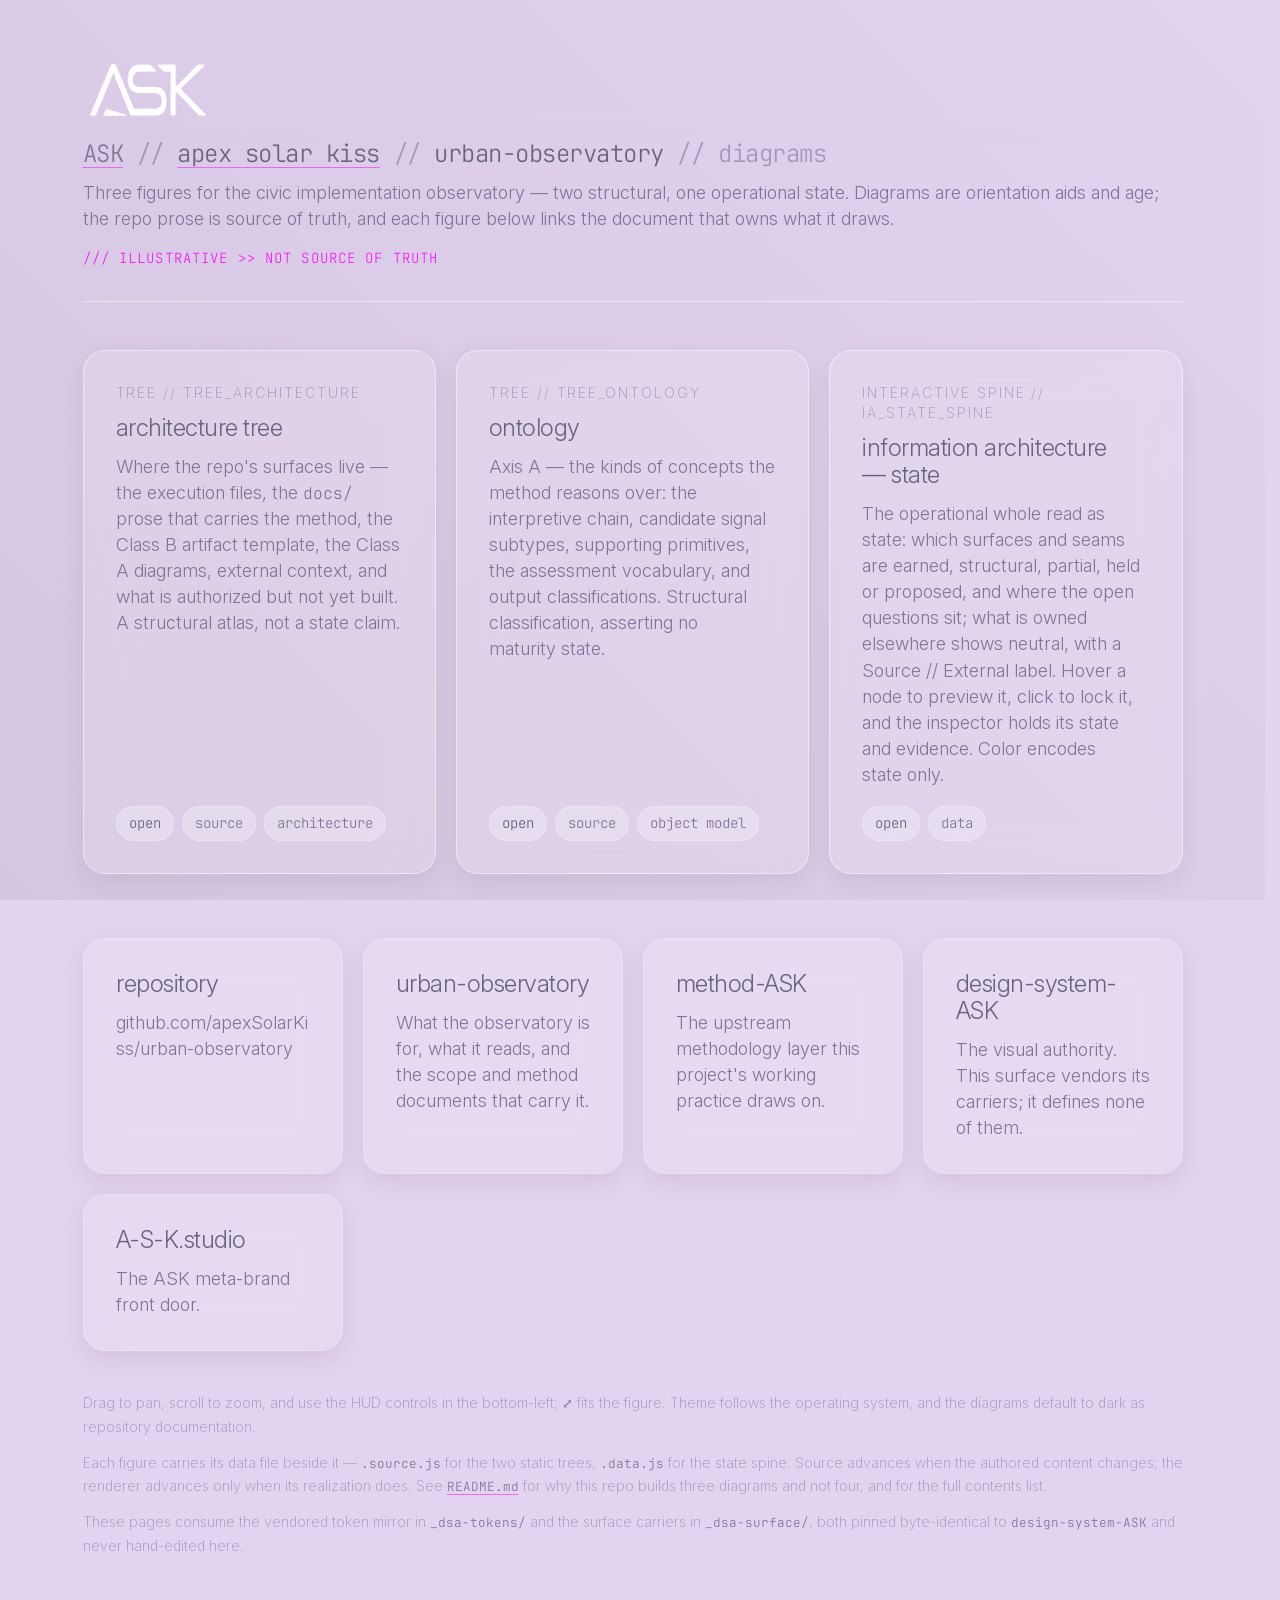
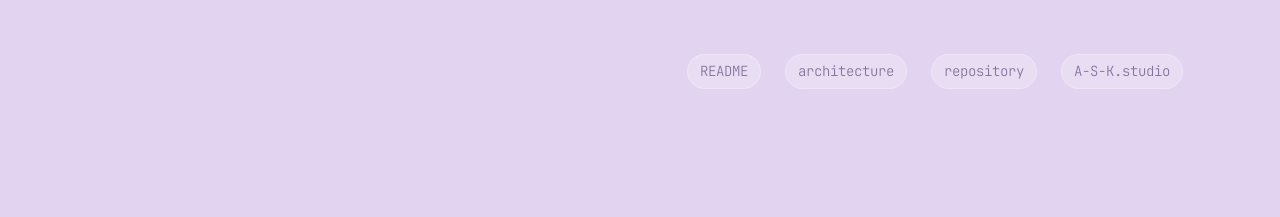
==== commit df3226ed: "chore: re-sync the foundation, semantic-state, treatment and spine-engine carriers from design-syste" ====
--- a/docs/diagrams/index.html
+++ b/docs/diagrams/index.html
@@ -190,7 +190,7 @@
     <div class="card surface-panel">
       <div class="cls">interactive spine // IA_STATE_SPINE</div>
       <h2 class="surface-panel-title">information architecture — state</h2>
-      <p class="surface-panel-support">The operational whole read as state: which surfaces and seams are earned, structural, partial, held, proposed or external, and where the open questions sit. Hover a node to preview it, click to lock it, and the inspector holds its state and evidence. Color encodes state only.</p>
+      <p class="surface-panel-support">The operational whole read as state: which surfaces and seams are earned, structural, partial, held or proposed, and where the open questions sit; what is owned elsewhere shows neutral, with a Source // External label. Hover a node to preview it, click to lock it, and the inspector holds its state and evidence. Color encodes state only.</p>
       <div class="actions">
         <a class="surface-action" href="interactive/urban-observatory_ia-state-spine.html">open</a>
         <a class="surface-action surface-action--secondary" href="interactive/urban-observatory_ia-state-spine.data.js">data</a>
@@ -259,7 +259,9 @@
        repeated as an "overview" child, because two rows reaching one destination
        is the defect this IA removes. The documents are this page's peer, not its
        child: they sit among the utilities, in a build-only fragment, as the
-       generated pages list the diagrams among theirs. -->
+       generated pages list the diagrams among theirs. design-system-ASK and
+       design, this repository's peers under apex solar kiss, are off-path links
+       in the utilities, as on the generated pages. -->
   <template class="surface-nav-source">
     <ul class="surface-nav-local">
       <li data-surface-nav-current>
@@ -274,6 +276,8 @@
       <template data-read-build>
       <a class="surface-action surface-action--secondary" href="../read/index.html">documents</a>
       </template>
+      <a class="surface-action surface-action--secondary" href="https://design-system.a-s-k.studio/">design-system-ASK</a>
+      <a class="surface-action surface-action--secondary" href="https://a-s-k.studio/apex-solar-kiss/design">design</a>
       <a class="surface-action surface-action--secondary" href="https://github.com/apexSolarKiss/urban-observatory" target="_blank" rel="noopener">repository</a>
     </p>
   </template>
--- a/docs/diagrams/_dsa-tokens/colors_and_type.css
+++ b/docs/diagrams/_dsa-tokens/colors_and_type.css
@@ -102,6 +102,24 @@
   --ask-emphasis-magenta: #FF00FF;
   --ask-emphasis-violet:  #AA40FF;
   --ask-emphasis-cyan:    #00BEFF;
+
+  /* ---------- State values (reserved — in the interface, the sanctioned semantic systems only) ----------
+     The physical colors the semantic systems bind, defined once here beside the emphasis
+     accents those systems also bind. Each system binds a physical value directly to its own
+     role: a shared value is a shared family, never a shared meaning. One value in both
+     themes; no theme block redefines them. They are NOT general UI, chrome, emphasis or
+     interaction color: in the interface a surface reaches them only through a semantic role
+     (--state-*, --evidence-*, --review-*, --assessment-*), whose system owns its meaning,
+     applicability and grammar. Brown is kept with no semantic assignment. They add
+     no hue to the palette above, and the emphasis accents stay three. Artwork may paint one as
+     an artwork color only where an ASK-approved artwork palette expressly includes it; artwork
+     palettes are not interface colors. */
+  --ask-state-value-green:         hsl(120, 95%, 60%);   /* #38FA38 — affirmative: earned · supported · accepted · favorable */
+  --ask-state-value-yellow:        hsl( 60, 95%, 60%);   /* #FAFA38 — qualified: partial · partially supported · caution */
+  --ask-state-value-orange:        hsl( 30, 100%, 50%);  /* #FF8000 — materially undermined: Evidence State weakened */
+  --ask-state-value-red:           hsl(  0, 95%, 60%);   /* #FA3838 — negative: deflated · contradicted · declined · adverse */
+  --ask-state-value-brown:         hsl( 21, 41.8%, 38%); /* #895538 — semantic assignment: Unassigned */
+  --ask-state-value-lavender-gray: hsl(264,  8%, 53%);   /* #857E91 — Evidence State not yet testable */
 
   /* ==== TIER 1 — Foundation (semantic role tokens; gradient mechanism uses Tier 2 values) ==== */
   /* ---------- Semantic — Light mode (default) ---------- */
@@ -299,6 +317,12 @@
 /* The root carries the solid edge; the body stays transparent so the root's
    background is what propagates to the canvas. */
 html { background-color: var(--bg-edge); }
+/* On paper the body's field scrolls with the document. Fixed, Chrome positions
+   it against the printing window's viewport and paints it only in a strip that
+   wide on each sheet, so a window narrower than the printed column leaves a band
+   of the root's field beside it. Scrolling, it is one gradient the length of the
+   document, the same from any window. It applies only in print. */
+@media print { body { background-attachment: scroll; } }
 body { background-color: transparent; }
 
 h1, .h1 {
--- a/docs/diagrams/_dsa-surface/surface-shell.css
+++ b/docs/diagrams/_dsa-surface/surface-shell.css
@@ -218,6 +218,86 @@
 :root[data-theme="dark"] .surface-mark-dark { display: block; }
 .theme-dark .surface-mark-light { display: none; }
 .theme-dark .surface-mark-dark { display: block; }
+
+/* ---------- Expanded identity — OPTIONAL ----------
+   For an identity whose symbol and wordmark are separate things, and whose
+   symbol must sometimes stand alone. The mark opts in with
+   data-surface-identity="expanded" and supplies its two parts as children:
+   .surface-identity-symbol and .surface-identity-wordmark, each holding its own
+   correctly bounded artwork, with the same light/dark pairing as any mark.
+
+   The page opens on the full lockup, at the width of the content column. Where
+   the surface adopts navigation, the symbol alone becomes the control: on
+   desktop it moves into the persistent mark's place, changing size, as the
+   wordmark leaves with the page, and on a phone the seated control carries the
+   symbol alone.
+   A single-mark surface is unaffected by everything here.
+
+   THE COMPOSITION IS THE CONSUMER'S, the layout is the shell's. The consumer
+   declares, from its own source lockup, the lockup's aspect ratio and each
+   part's box within it, as percentages of the lockup's width and height. The
+   shell scales that composition to the column, so it keeps its proportions at
+   every width, and never infers which part of the artwork is the symbol.
+
+     --surface-identity-ratio                   the lockup's width / height
+     --surface-identity-symbol-x, -y, -w, -h    the symbol's box, in %
+     --surface-identity-wordmark-x, -y, -w, -h  the wordmark's box, in %
+
+   They are inherited, so the consumer declares them once, on .surface, and
+   they reach both the authored link and the element the runtime puts in its
+   place. Without them the lockup has no size, so an undeclared composition
+   draws nothing and shows at once, rather than the shell inventing one. With
+   navigation the runtime goes further: an undeclared composition is withdrawn,
+   and the symbol stands in the slot as a single mark. */
+.surface-mark[data-surface-identity="expanded"],
+.surface[data-surface-identity="expanded"] .surface-identity {
+  position: relative;
+  display: block;
+  width: 100%;
+  aspect-ratio: var(--surface-identity-ratio, auto);
+  margin-bottom: var(--space-5);
+}
+.surface-mark[data-surface-identity="expanded"] > .surface-identity-symbol,
+.surface[data-surface-identity="expanded"] .surface-identity > .surface-identity-symbol {
+  position: absolute;
+  left: var(--surface-identity-symbol-x, 0);
+  top: var(--surface-identity-symbol-y, 0);
+  width: var(--surface-identity-symbol-w, 0);
+  height: var(--surface-identity-symbol-h, 0);
+}
+.surface-mark[data-surface-identity="expanded"] > .surface-identity-wordmark,
+.surface[data-surface-identity="expanded"] .surface-identity > .surface-identity-wordmark {
+  position: absolute;
+  left: var(--surface-identity-wordmark-x, 0);
+  top: var(--surface-identity-wordmark-y, 0);
+  width: var(--surface-identity-wordmark-w, 0);
+  height: var(--surface-identity-wordmark-h, 0);
+}
+/* Width and height only: display stays with the light/dark pairing above. */
+.surface-identity-symbol > img,
+.surface-identity-symbol > svg,
+.surface-identity-wordmark > img,
+.surface-identity-wordmark > svg {
+  width: 100%;
+  height: 100%;
+  vertical-align: top;
+}
+/* The control fills the symbol's slot wherever it is in flow, and its
+   artwork fills the control, as it fills the slot without JavaScript. */
+.surface[data-surface-identity="expanded"] .surface-identity-symbol > button.surface-mark {
+  width: 100%;
+  height: 100%;
+  margin: 0;
+}
+.surface[data-surface-identity="expanded"] .surface-identity-symbol > button.surface-mark > * {
+  width: 100%;
+  height: 100%;
+}
+/* Withdrawn (no declared composition): the symbol is a single mark in the
+   slot, and the wordmark is not shown. */
+.surface:not([data-surface-identity="expanded"]) .surface-identity > .surface-identity-wordmark {
+  display: none;
+}
 
 /* ---------- Identity ---------- */
 /* The structural identity line, on the STRUCTURAL-LOCATOR role: mono, Body
@@ -458,6 +538,33 @@
   .surface-badge::before { content: "/// " / ""; }
 }
 
+/* ---------- The structural title, visually hidden — OPTIONAL ----------
+   For a brand-led opening whose identity already shows the surface's name, so
+   a visible title would repeat it: an expanded identity's wordmark, for one.
+   The plain title opts in with data-surface-title="visually-hidden". It stays
+   the document's h1 and the source of the panel's current row, in the
+   accessibility tree, and gives up its box, so the header's next item follows
+   the identity directly.
+
+   Only the PLAIN form, and only while it holds nothing focusable: a breadcrumb
+   title is a child of its landmark, not of .surface-head-main, and a hidden
+   link would take focus where nothing is drawn. A browser without :has() drops
+   the rule, and the title simply stays visible. */
+.surface-head-main > .surface-title[data-surface-title="visually-hidden"]:not(:has(a[href], button, input, select, textarea, [tabindex])) {
+  position: absolute;
+  width: 1px;
+  height: 1px;
+  margin: -1px;
+  padding: 0;
+  border: 0;
+  overflow: hidden;
+  clip-path: inset(50%);
+  white-space: nowrap;
+}
+.surface-head-main > .surface-title[data-surface-title="visually-hidden"]:not(:has(a[href], button, input, select, textarea, [tabindex])) + :is(.surface-lede, .surface-badge) {
+  margin-top: 0;
+}
+
 .surface-rule {
   border: 0;
   border-top: 1px solid var(--line-1);
@@ -802,6 +909,87 @@
 :root[data-surface-nav-short] { scroll-padding-bottom: 0; }
 :root[data-surface-nav-short] .surface-nav-seat,
 :root[data-surface-nav-short] .surface-nav-fade { display: none; }
+
+/* ---------- Expanded identity, with navigation ----------
+   THE COMPACT SIZE is the consumer's to declare, in px, on .surface:
+
+     --surface-identity-compact-height      the compact symbol's height, in both
+                                            placements; its width follows from
+                                            the artwork's aspect
+     --surface-identity-compact-max-inline  optional: a cap on that width, which
+                                            then sets the height instead
+
+   Undeclared, the shell's FOOTPRINT applies: the symbol alone is fitted, aspect
+   preserved, inside the slot's 116px width and a 52px block, about the box
+   this repository's own mark fills in the slot, so a symbol-only control has a
+   single-mark surface's block height and placement.
+
+   Every clearance follows the compact box the runtime measures, never a
+   constant: the desktop band behind the control, the phone's seated unit, the
+   terminal reserve and the scroll padding all key to its height, written as
+   --surface-nav-mark-block. The runtime writes the box itself onto the seated
+   control as --surface-identity-compact-w and -h. */
+:root[data-surface-nav="ready"] {
+  --surface-identity-compact-inline: 116px;
+  --surface-identity-compact-block: 52px;
+
+  /* Written by the runtime from measured boxes onto the element that uses each
+     one; these are only the values before its first measurement. */
+  --surface-identity-top: var(--space-8);   /* the desktop control's box */
+  --surface-identity-left: var(--space-6);
+  --surface-identity-w: 52px;
+  --surface-identity-h: 52px;
+  --surface-identity-r: 0;                  /* size-change progress 0..1, on the fade */
+  --surface-identity-compact-w: 52px;       /* the compact box, on the seat */
+  --surface-identity-compact-h: 52px;
+  --surface-identity-compact-top: calc(var(--space-8) - 24px);   /* the settled top, on the root */
+}
+/* With an expanded identity the band behind the persistent control is shown
+   only once the symbol is compact (its opacity is the size change's progress,
+   below), and the compact symbol always sits at the settled top. So the opaque zone ends
+   at the compact symbol's own bottom edge, rather than at a resting position
+   this control never takes; a consumer's fragment landing that clears the band
+   clears the control too. */
+:root[data-surface-nav="ready"][data-surface-identity="expanded"] {
+  --surface-nav-top-depth: calc(var(--surface-identity-compact-top) + var(--surface-nav-mark-block));
+}
+
+/* Desktop. The symbol is ONE fixed control whose box the runtime sets each
+   frame, so it is the same element, and the same trigger, from the full
+   lockup to the compact mark. Its box is its drawn size, never a transform of
+   a larger one, so the focus ring and the press feedback are the single
+   mark's at every size. Nothing here transitions, because the movement is the
+   scroll itself. The lockup stays in flow, so the header needs none of the
+   single mark's reserved padding. */
+:root[data-surface-nav-mode="desktop"] .surface[data-surface-identity="expanded"][data-surface-nav="ready"] .surface-identity .surface-mark {
+  position: fixed;
+  top: var(--surface-identity-top);
+  left: var(--surface-identity-left);
+  width: var(--surface-identity-w);
+  height: var(--surface-identity-h);
+  margin: 0;
+  z-index: 40;
+}
+:root[data-surface-nav-mode="desktop"] .surface[data-surface-identity="expanded"][data-surface-nav="ready"] .surface-head {
+  padding-top: 0;
+}
+/* The fade behind the persistent mark arrives with the compact mark. At the top
+   of the page it would cover the lockup, so it takes the size change's progress
+   as its opacity, and its hit shield engages only once the mark is compact. */
+:root[data-surface-nav-mode="desktop"][data-surface-identity="expanded"] .surface-nav-fade {
+  opacity: var(--surface-identity-r);
+}
+:root[data-surface-nav-mode="desktop"][data-surface-identity="expanded"]:not([data-surface-identity-compact]) .surface-nav-fade::before {
+  pointer-events: none;
+}
+
+/* Mobile. The opening control is the symbol in its slot, in flow; the seated
+   control is the symbol alone at the compact size, which may be larger than
+   the opening symbol on a narrow phone: the seat is its own element. */
+:root[data-surface-nav-mode="mobile"] .surface-nav-trigger[data-surface-identity-compact] {
+  width: var(--surface-identity-compact-w);
+  height: var(--surface-identity-compact-h);
+}
 
 /* ---------- The panel ----------
    A native <dialog> opened with showModal(), so the background leaves the
@@ -1152,3 +1340,52 @@
   button.surface-mark,
   .surface-nav-trigger { transition: none; }
 }
+
+/* ---------- Print ----------
+   Paper does not scroll, so the runtime's navigation has nothing to do there,
+   and its layers print badly. A `position: fixed` box is drawn on every sheet:
+   the fade repeats across the head of each sheet, and on a narrow layout
+   printed mid-scroll it covers most of every sheet; an open panel prints its
+   tree, over every sheet where it covers the page. The marks print once, but
+   where the window left them: the desktop mark at its scrolled offset, the
+   expanded symbol away from its slot, the seated mark at the foot of one sheet
+   or the head of the next. On paper the shell keeps its identity and drops its
+   navigation.
+
+   - The seat (its shield and seated mark), the fade and the panel do not print.
+   - The desktop mark prints once, at the head of the first sheet, where it
+     rests on screen before any scroll: the standard mark at the top of the
+     reserved head band, the expanded symbol inside its own slot in the lockup.
+     The scroll-driven offsets the runtime writes are not read, so a page
+     printed mid-scroll prints its resting head.
+   - The mobile reserve beneath the payload is released, so the last sheet
+     carries no empty seat band, and an open panel's scroll lock is released
+     for paper.
+
+   The hiding rules name no mode. The mark rules apply to the desktop mode,
+   where the mark is fixed; on a narrow layout the mark is already in the flow.
+   Together they cover either mode, because the mode during print may follow
+   the window or the print width. Paper size,
+   orientation and how the payload breaks across sheets stay the consuming
+   page's. */
+@media print {
+  .surface-nav-seat,
+  .surface-nav-fade,
+  .surface-nav-panel { display: none !important; }
+
+  :root[data-surface-nav-mode="desktop"] .surface[data-surface-nav="ready"] .surface-mark {
+    position: absolute;
+    top: var(--space-8);
+  }
+  :root[data-surface-nav-mode="desktop"] .surface[data-surface-identity="expanded"][data-surface-nav="ready"] .surface-identity .surface-mark {
+    position: absolute;
+    top: 0;
+    left: 0;
+    width: 100%;
+    height: 100%;
+  }
+
+  :root[data-surface-nav-mode="mobile"] .surface[data-surface-nav="ready"] { padding-bottom: var(--space-10); }
+  :root[data-surface-nav-locked],
+  :root[data-surface-nav-locked] body { overflow: visible; }
+}
